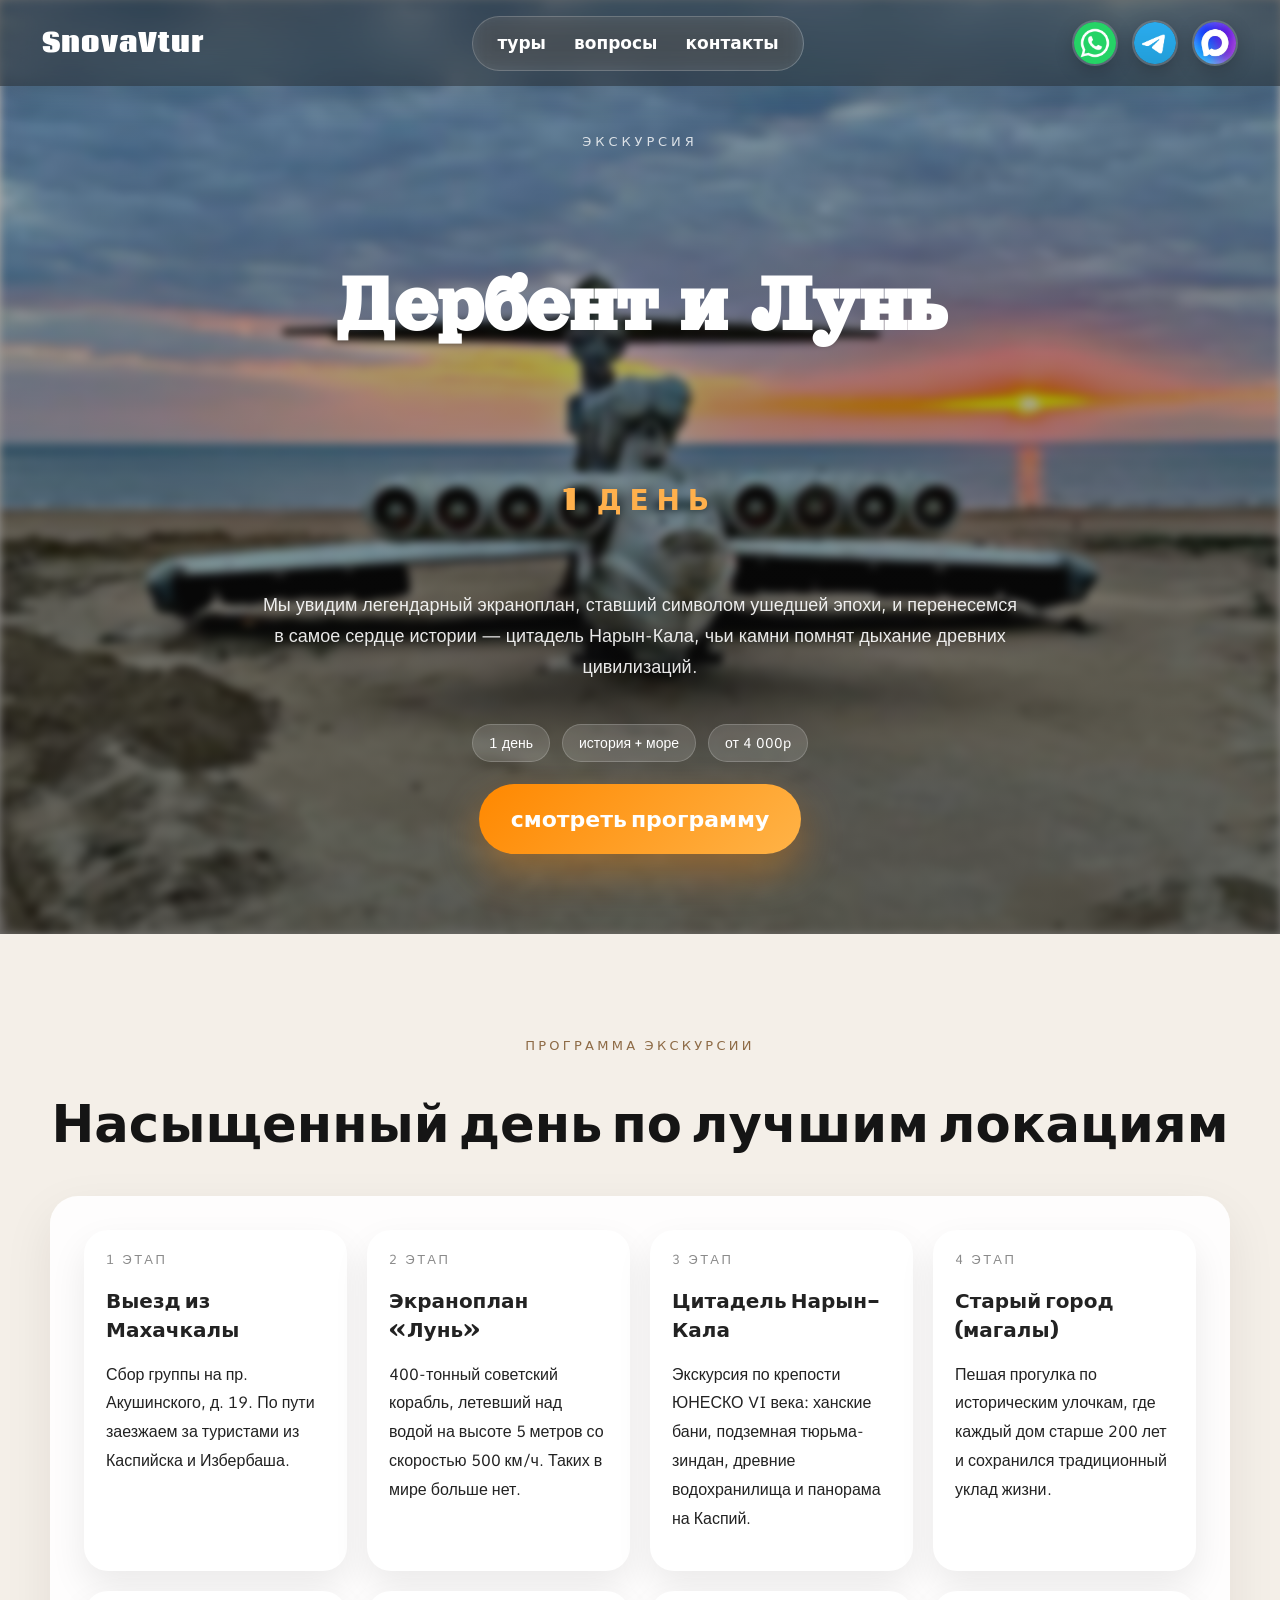
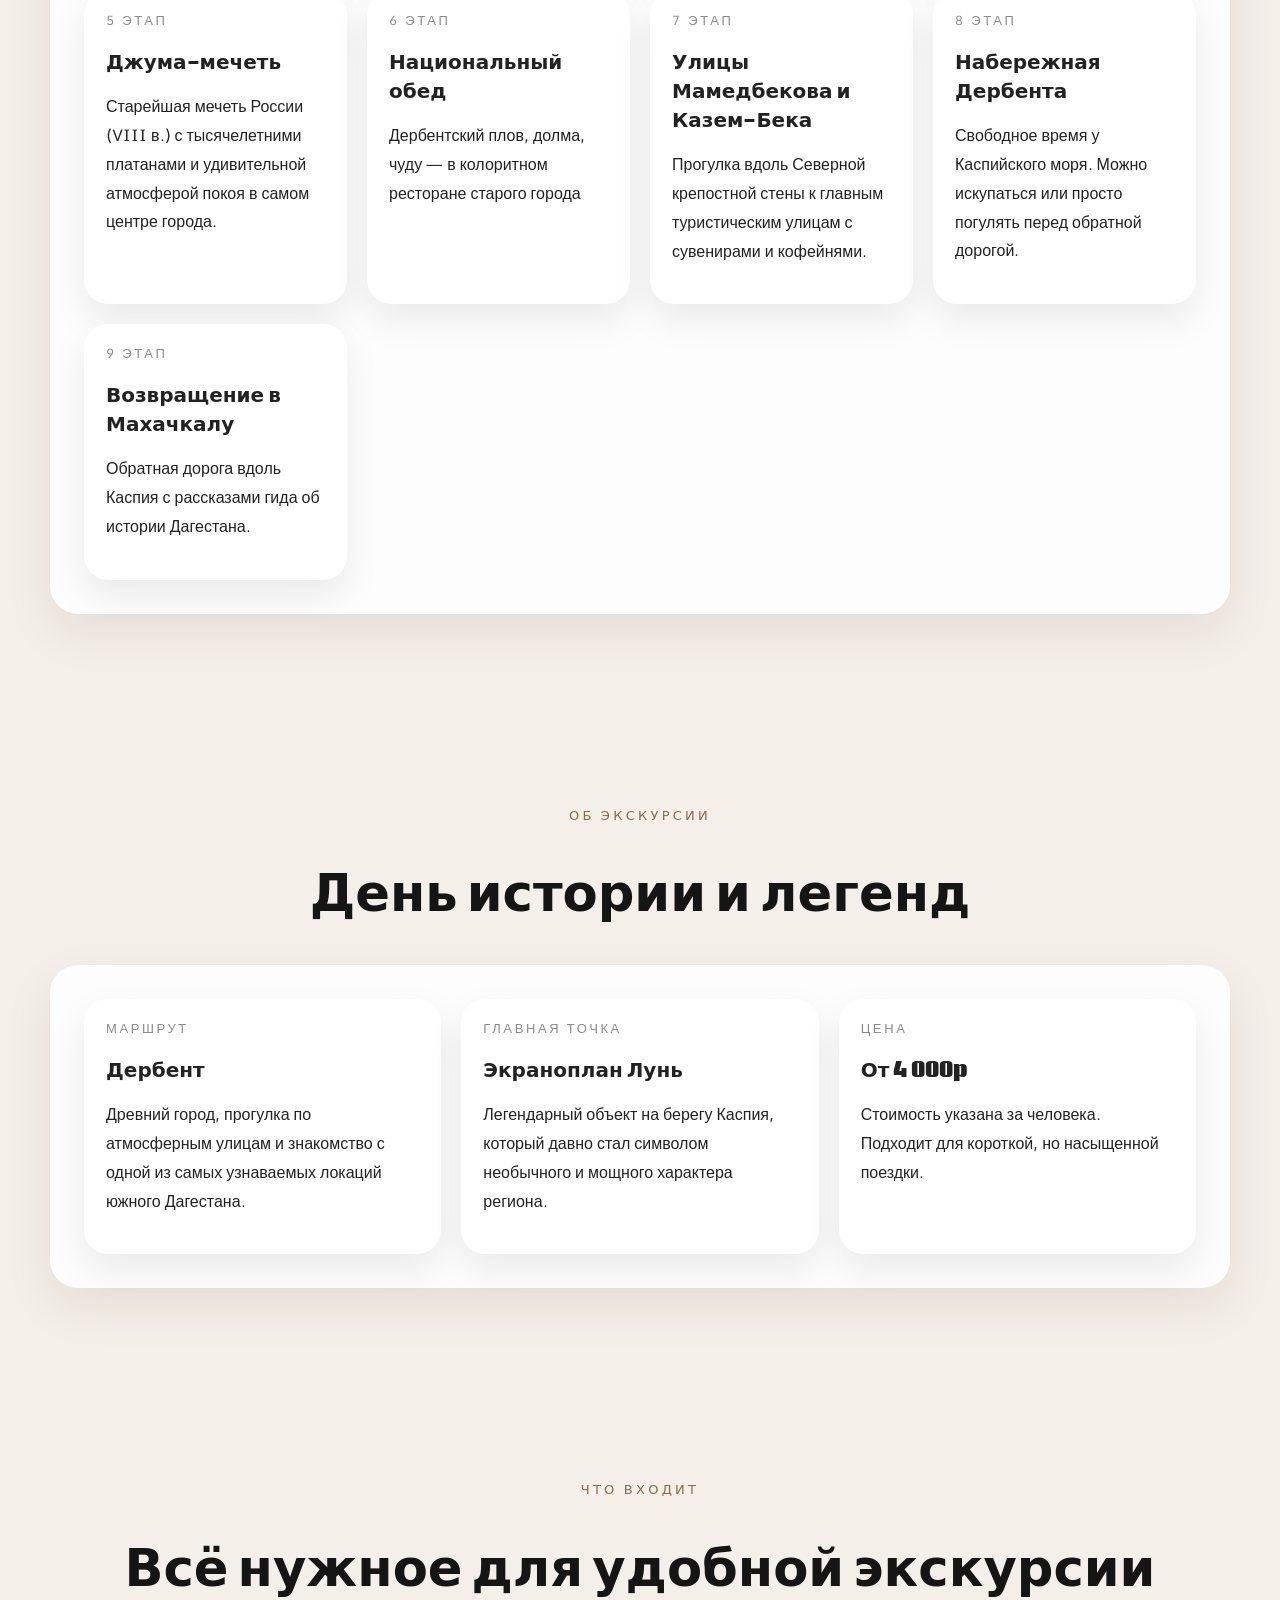
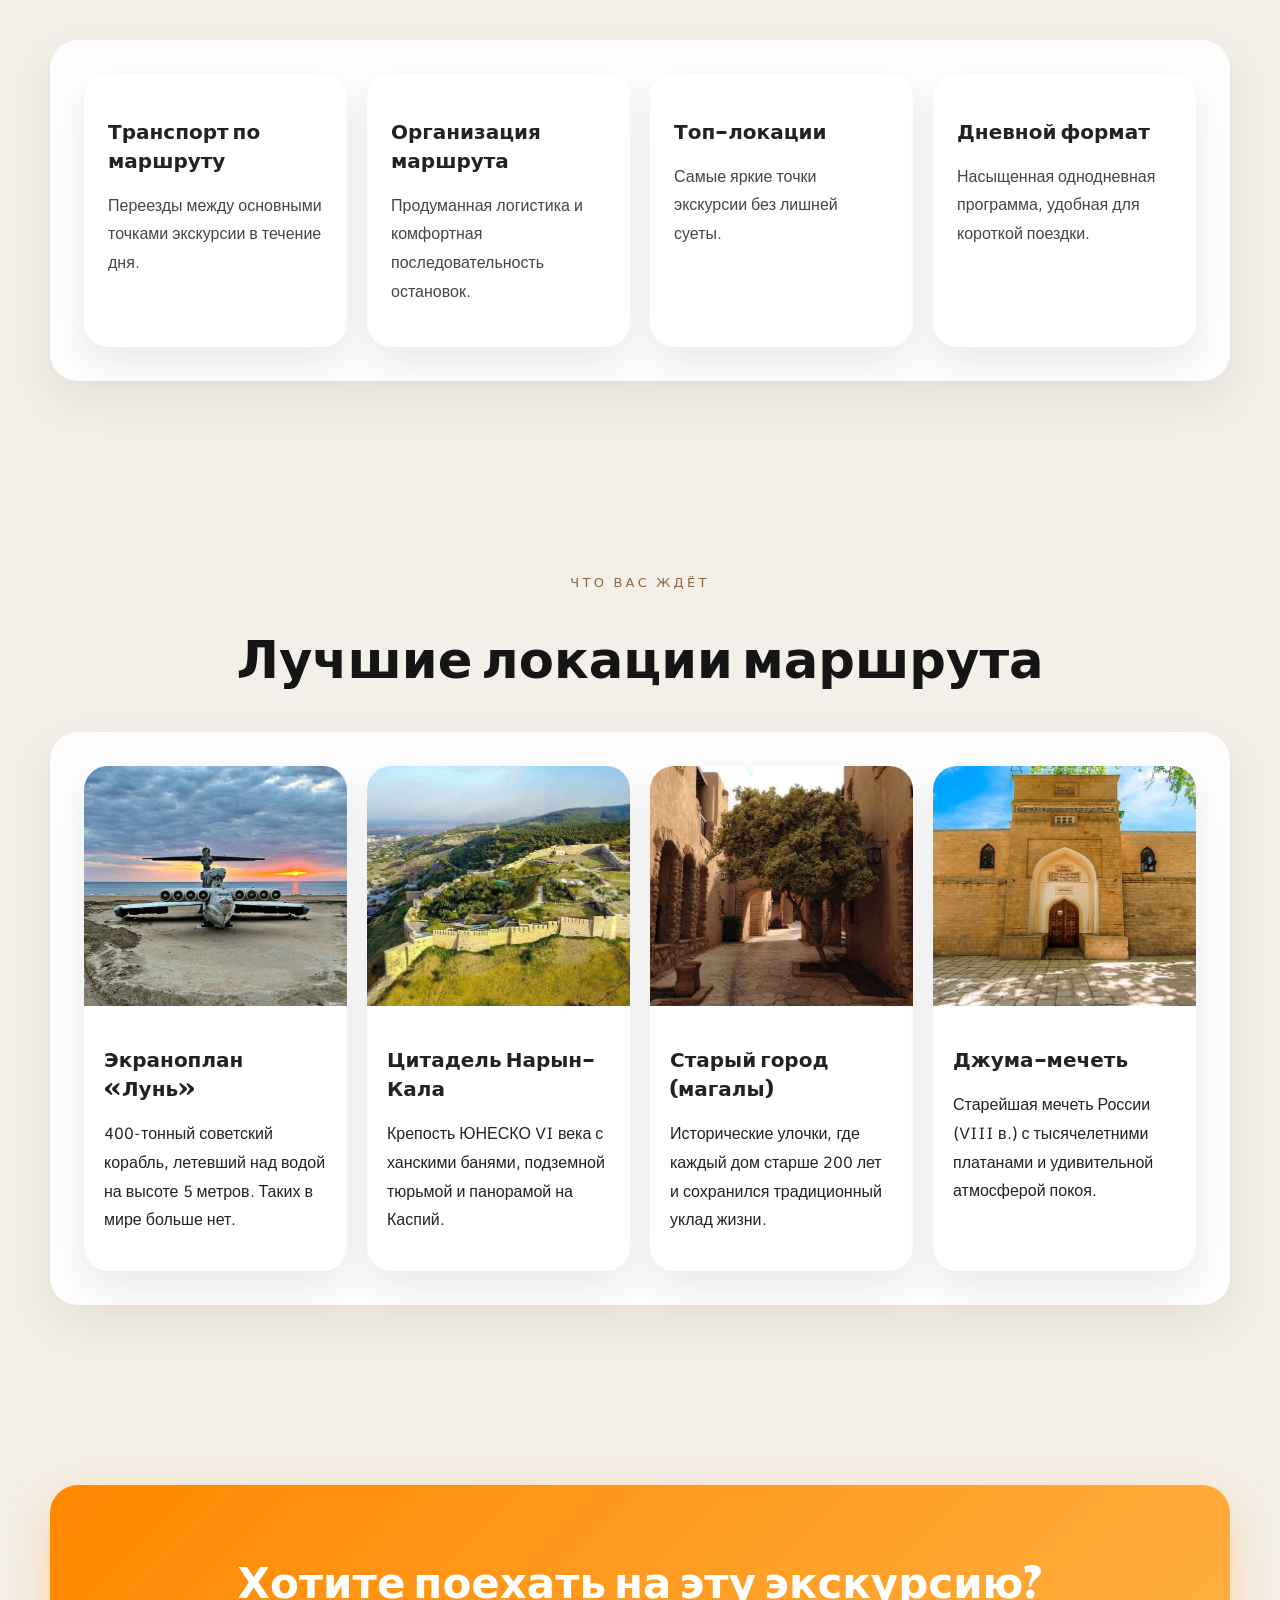
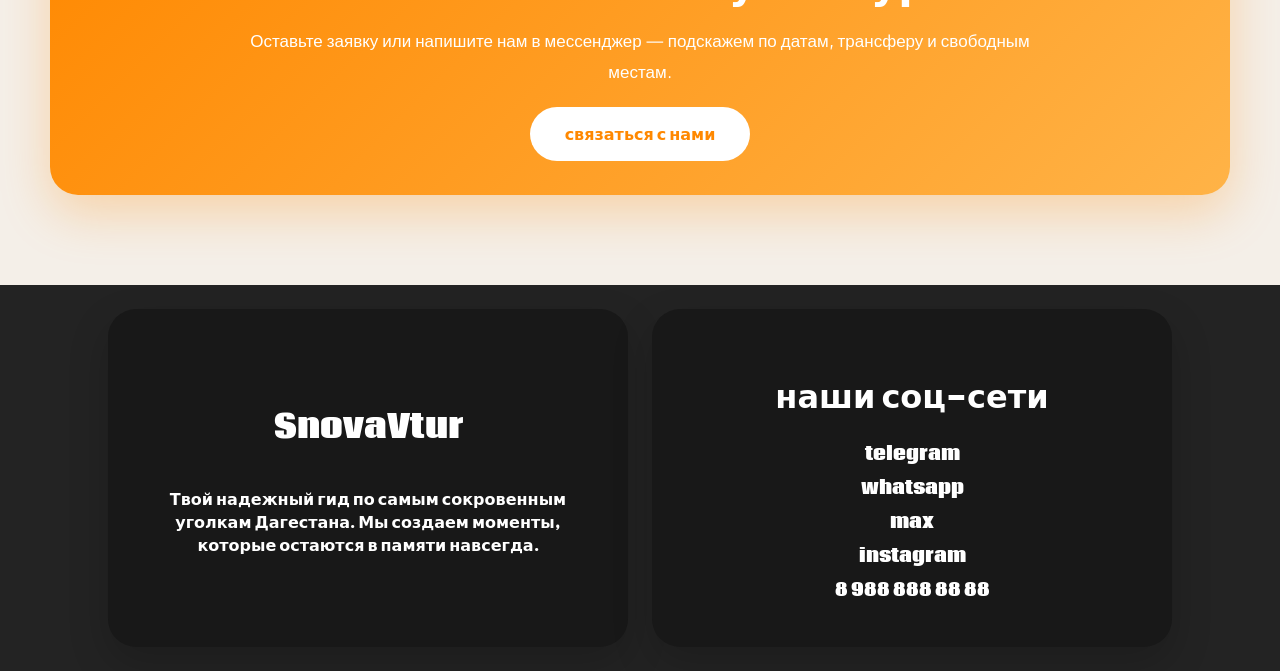
==== ex-yach-1.html @ fd3aac99 "Add files via upload" ====
<!doctype html>
<html lang="ru">
  <head>
    <meta charset="UTF-8" />
    <meta name="viewport" content="width=device-width, initial-scale=1.0" />
    <title>Дербент и экраноплан Лунь — SnovaVtur</title>
    <link rel="stylesheet" href="yach-css/ex-yach-1.css" />
    <link rel="preconnect" href="https://fonts.googleapis.com" />
    <link rel="preconnect" href="https://fonts.gstatic.com" crossorigin />
    <link
      href="https://fonts.googleapis.com/css2?family=Great+Vibes&display=swap"
      rel="stylesheet"
    />
    <link
      href="https://fonts.googleapis.com/css2?family=Orelega+One&display=swap"
      rel="stylesheet"
    />
    <link
      href="https://fonts.googleapis.com/css2?family=Coda:wght@400;700;800&display=swap"
      rel="stylesheet"
    />
    <link
      href="https://fonts.googleapis.com/css2?family=Comme:wght@100..900&display=swap"
      rel="stylesheet"
    />
  </head>
  <body>
    <header id="header">
      <a href="index.html">SnovaVtur</a
      ><button
        class="burger"
        type="button"
        aria-label="Открыть меню"
        aria-expanded="false"
      >
        <span></span><span></span><span></span>
      </button>
      <div class="header-div1">
        <a href="index.html#turi">туры</a
        ><a href="index.html#questions">вопросы</a
        ><a href="index.html#footer">контакты</a>
      </div>
      <div class="header-div2">
        <a href="https://wa.me/79894733754" target="_blank"
          ><img src="img/Whatsapp.png" alt="WhatsApp" /></a
        ><a href="https://t.me/Gabbar_Han" target="_blank"
          ><img src="img/Telegram.png" alt="Telegram" /></a
        ><a
          href="https://max.ru/u/f9LHodD0cOI4b3SwYSdN_EWwCpvfoghLmBJbnFuvf1nrCDXVqdGEyd-Ysb4"
          target="_blank"
          ><img src="img/max.png" alt="Max"
        /></a>
      </div>
    </header>
    <main>
      <section class="hero" id="hero">
        <img src="img/Лунь.png" class="hero-bg" alt="Дербент и Лунь" />
        <div class="hero-content">
          <p class="hero-tag">экскурсия</p>
          <h3>Дербент и Лунь</h3>
          <h4>1 ДЕНЬ</h4>
          <p class="hero-subtitle">
            Мы увидим легендарный экраноплан, ставший символом ушедшей эпохи, и
            перенесемся в самое сердце истории — цитадель Нарын-Кала, чьи камни
            помнят дыхание древних цивилизаций.
          </p>
          <div class="hero-meta">
            <span>1 день</span><span>история + море</span><span>от 4 000p</span>
          </div>
          <a href="#program">смотреть программу</a>
        </div>
      </section>
      <section class="section" id="program">
        <div class="section-heading">
          <p>программа экскурсии</p>
          <h2>Насыщенный день по лучшим локациям</h2>
        </div>
        <div class="section-panel">
          <div class="program-grid">
            <div class="program-card">
              <div class="day">1 этап</div>
              <h3>Выезд из Махачкалы</h3>
              <p>
               Сбор группы на пр. Акушинского, д. 19. По пути заезжаем за туристами из Каспийска и Избербаша.
              </p>
            </div>
            <div class="program-card">
              <div class="day">2 этап</div>
              <h3>Экраноплан «Лунь»</h3>
              <p>
                400-тонный советский корабль, летевший над водой на высоте 5 метров со скоростью 500 км/ч. Таких в мире больше нет.
              </p>
            </div>
            <div class="program-card">
              <div class="day">3 этап</div>
              <h3>Цитадель Нарын-Кала</h3>
              <p>
                Экскурсия по крепости ЮНЕСКО VI века: ханские бани, подземная тюрьма-зиндан, древние водохранилища и панорама на Каспий.
              </p>
            </div>
            <div class="program-card">
              <div class="day">4 этап</div>
              <h3>Старый город (магалы)</h3>
              <p>
                Пешая прогулка по историческим улочкам, где каждый дом старше 200 лет и сохранился традиционный уклад жизни.
              </p>
            </div>
            <div class="program-card">
              <div class="day">5 этап</div>
              <h3>Джума-мечеть</h3>
              <p>
                Старейшая мечеть России (VIII в.) с тысячелетними платанами и удивительной атмосферой покоя в самом центре города.
              </p>
            </div>
            <div class="program-card">
              <div class="day">6 этап</div>
              <h3>Национальный обед</h3>
              <p>
                Дербентский плов, долма, чуду — в колоритном ресторане старого города
              </p>
            </div>
            <div class="program-card">
              <div class="day">7 этап</div>
              <h3>Улицы Мамедбекова и Казем-Бека</h3>
              <p>
                Прогулка вдоль Северной крепостной стены к главным туристическим улицам с сувенирами и кофейнями.
              </p>
            </div>
            <div class="program-card">
              <div class="day">8 этап</div>
              <h3>Набережная Дербента</h3>
              <p>
                Свободное время у Каспийского моря. Можно искупаться или просто погулять перед обратной дорогой.
              </p>
            </div>
            <div class="program-card">
              <div class="day">9 этап</div>
              <h3>Возвращение в Махачкалу</h3>
              <p>
                Обратная дорога вдоль Каспия с рассказами гида об истории Дагестана.
              </p>
            </div>
          </div>
        </div>
      </section>
      <section class="section">
        <div class="section-heading">
          <p>об экскурсии</p>
          <h2>День истории и легенд</h2>
        </div>
        <div class="section-panel">
          <div class="program-grid">
            <div class="program-card">
              <div class="day">маршрут</div>
              <h3>Дербент</h3>
              <p>
                Древний город, прогулка по атмосферным улицам и знакомство с
                одной из самых узнаваемых локаций южного Дагестана.
              </p>
            </div>
            <div class="program-card">
              <div class="day">главная точка</div>
              <h3>Экраноплан Лунь</h3>
              <p>
                Легендарный объект на берегу Каспия, который давно стал символом
                необычного и мощного характера региона.
              </p>
            </div>
            <div class="program-card">
              <div class="day">цена</div>
              <h3>От 4 000p</h3>
              <p>
                Стоимость указана за человека. Подходит для короткой, но
                насыщенной поездки.
              </p>
            </div>
          </div>
        </div>
      </section>
      <section class="section">
        <div class="section-heading">
          <p>что входит</p>
          <h2>Всё нужное для удобной экскурсии</h2>
        </div>
        <div class="section-panel">
          <div class="include-grid">
            <div class="include-card">
              <h3>Транспорт по маршруту</h3>
              <p>Переезды между основными точками экскурсии в течение дня.</p>
            </div>
            <div class="include-card">
              <h3>Организация маршрута</h3>
              <p>
                Продуманная логистика и комфортная последовательность остановок.
              </p>
            </div>
            <div class="include-card">
              <h3>Топ-локации</h3>
              <p>Самые яркие точки экскурсии без лишней суеты.</p>
            </div>
            <div class="include-card">
              <h3>Дневной формат</h3>
              <p>
                Насыщенная однодневная программа, удобная для короткой поездки.
              </p>
            </div>
          </div>
        </div>
      </section>
      <section class="section">
        <div class="section-heading">
          <p>что вас ждёт</p>
          <h2>Лучшие локации маршрута</h2>
        </div>
        <div class="section-panel">
          <div class="features-grid">
            <div class="feature-card">
              <img src="img/Лунь.png" alt="Экраноплан Лунь" />
              <div>
                <h3>Экраноплан «Лунь»</h3>
                <p>
                  400-тонный советский корабль, летевший над водой на высоте 5 метров. Таких в мире больше нет.
                </p>
              </div>
            </div>
            <div class="feature-card">
              <img src="img/Нарын-кала.png" alt="Цитадель Нарын-Кала" />
              <div>
                <h3>Цитадель Нарын-Кала</h3>
                <p>
                  Крепость ЮНЕСКО VI века с ханскими банями, подземной тюрьмой и панорамой на Каспий.
                </p>
              </div>
            </div>
            <div class="feature-card">
              <img src="img/магал.png" alt="Старый город" />
              <div>
                <h3>Старый город (магалы)</h3>
                <p>
                  Исторические улочки, где каждый дом старше 200 лет и сохранился традиционный уклад жизни.
                </p>
              </div>
            </div>
            <div class="feature-card">
              <img
                src="img/джума мечеть дербент.png"
                alt="Джума-мечеть"
              />
              <div>
                <h3>Джума-мечеть</h3>
                <p>
                  Старейшая мечеть России (VIII в.) с тысячелетними платанами и удивительной атмосферой покоя.
                </p>
              </div>
            </div>
          </div>
        </div>
      </section>
      <section class="section">
        <div class="cta-box">
          <h2>Хотите поехать на эту экскурсию?</h2>
          <p>
            Оставьте заявку или напишите нам в мессенджер — подскажем по датам,
            трансферу и свободным местам.
          </p>
          <a href="https://wa.me/79894733754" target="_blank"
            >связаться с нами</a
          >
        </div>
      </section>
    </main>
    <footer id="footer">
      <div class="footer-div1">
        <h1>SnovaVtur</h1>
        <p>
          Твой надежный гид по самым сокровенным уголкам Дагестана. Мы создаем
          моменты, которые остаются в памяти навсегда.
        </p>
      </div>
      <div class="footer-div2">
        <h1>наши соц-сети</h1>
        <div>
          <a href="https://t.me/Gabbar_Han" target="_blank" class="mess"
            >telegram</a
          ><a href="https://wa.me/79894733754" target="_blank" class="mess"
            >whatsapp</a
          ><a
            href="https://max.ru/u/f9LHodD0cOI4b3SwYSdN_EWwCpvfoghLmBJbnFuvf1nrCDXVqdGEyd-Ysb4"
            target="_blank"
            class="mess"
            >max</a
          ><a
            href="https://www.instagram.com/snova_v_tur"
            target="_blank"
            class="mess"
            >instagram</a
          ><a href="tel:+79894733754" class="number">8 988 888 88 88</a>
        </div>
      </div>
    </footer>
    <script src="yach-js/ex-yach-1.js"></script>
  </body>
</html>
---- yach-css/ex-yach-1.css ----
body {
  margin: 0;
  font-family: "Comme", sans-serif;
  background: #f4efe8;
  color: #222;
}

* {
  box-sizing: border-box;
}

html {
  scroll-behavior: smooth;
}

img {
  display: block;
  max-width: 100%;
}

a {
  color: inherit;
}

header {
  display: flex;
  width: 100%;
  min-height: 86px;
  align-items: center;
  justify-content: space-between;
  gap: 20px;
  padding: 14px 42px;
  position: fixed;
  top: 0;
  left: 0;
  z-index: 1000;
  background: rgba(22, 22, 22, 0.45);
  backdrop-filter: blur(18px);
  box-shadow: 0 10px 30px rgba(0, 0, 0, 0.12);
}

header > a {
  font-size: 26px;
  font-weight: 700;
  text-decoration: none;
  font-family: "Coda", system-ui;
  color: white;
  letter-spacing: 1px;
}

.header-div1 {
  display: flex;
  align-items: center;
  justify-content: center;
  gap: 28px;
  padding: 14px 24px;
  background: rgba(255, 255, 255, 0.14);
  backdrop-filter: blur(10px);
  border: 1px solid rgba(255, 255, 255, 0.18);
  border-radius: 999px;
}

.header-div1 a {
  text-decoration: none;
  color: rgb(255, 255, 255);
  font-size: 17px;
  font-weight: 700;
  font-family: "Coda", system-ui;
}

.header-div2 {
  display: flex;
  gap: 14px;
}

.header-div2 img {
  width: 46px;
  height: 46px;
  border-radius: 50%;
  border: 2px solid rgba(255, 255, 255, 0.16);
  box-shadow: 0 6px 18px rgba(0, 0, 0, 0.22);
}

.burger {
  display: none;
  width: 48px;
  height: 48px;
  border: 1px solid rgba(255, 255, 255, 0.18);
  border-radius: 14px;
  background: rgba(255, 255, 255, 0.1);
  align-items: center;
  justify-content: center;
  flex-direction: column;
  gap: 5px;
  cursor: pointer;
}

.burger span {
  width: 22px;
  height: 2px;
  background: white;
  border-radius: 999px;
  transition: 0.25s;
}

.burger.active span:nth-child(1) {
  transform: translateY(7px) rotate(45deg);
}

.burger.active span:nth-child(2) {
  opacity: 0;
}

.burger.active span:nth-child(3) {
  transform: translateY(-7px) rotate(-45deg);
}

.hero {
  width: 100%;
  min-height: 100vh;
  position: relative;
  overflow: hidden;
}

.hero::after {
  content: "";
  position: absolute;
  inset: 0;
  background: linear-gradient(
    180deg,
    rgba(16, 16, 16, 0.22),
    rgba(16, 16, 16, 0.56)
  );
  z-index: 1;
}

.hero-bg {
  position: absolute;
  inset: 0;
  width: 100%;
  height: 100%;
  object-fit: cover;
  filter: saturate(1.05) contrast(1.05) blur(4px);
  z-index: 0;
}

.hero-content {
  position: relative;
  z-index: 2;
  min-height: 100vh;
  display: flex;
  flex-direction: column;
  align-items: center;
  justify-content: center;
  gap: 14px;
  text-align: center;
  color: white;
  padding: 120px 20px 80px;
}

.hero-tag {
  font-family: "Coda", system-ui;
  letter-spacing: 0.3em;
  text-transform: uppercase;
  font-size: 13px;
  color: rgba(255, 255, 255, 0.8);
}

.hero h3 {
  font-family: "Orelega One", serif;
  font-size: clamp(42px, 7vw, 84px);
  line-height: 1;
}

.hero h4 {
  font-family: "Coda", system-ui;
  font-size: clamp(18px, 2.4vw, 28px);
  letter-spacing: 0.28em;
  text-transform: uppercase;
  color: #ffb04c;
}

.hero-subtitle {
  max-width: 760px;
  font-size: 18px;
  line-height: 1.7;
  color: rgba(255, 255, 255, 0.9);
}

.hero-meta {
  display: flex;
  flex-wrap: wrap;
  justify-content: center;
  gap: 12px;
  margin-top: 10px;
}

.hero-meta span {
  padding: 10px 16px;
  border-radius: 999px;
  background: rgba(255, 255, 255, 0.14);
  border: 1px solid rgba(255, 255, 255, 0.18);
  font-size: 14px;
}

.hero a {
  display: inline-flex;
  align-items: center;
  justify-content: center;
  min-width: 280px;
  height: 70px;
  padding: 0 32px;
  border-radius: 999px;
  font-family: "Coda", system-ui;
  font-weight: 700;
  font-size: 22px;
  color: white;
  background: linear-gradient(135deg, #ff8800, #ffb347);
  margin-top: 8px;
  text-decoration: none;
  box-shadow: 0 18px 40px rgba(255, 136, 0, 0.35);
}

.section {
  padding: 90px 0;
}

.section-heading {
  width: min(1180px, calc(100% - 40px));
  margin: 0 auto 30px;
  text-align: center;
  font-family: "Coda", system-ui;
}

.section-heading p {
  text-transform: uppercase;
  letter-spacing: 0.25em;
  font-size: 13px;
  color: #8d6a45;
  margin-bottom: 12px;
}

.section-heading h2 {
  font-size: clamp(30px, 4vw, 54px);
  line-height: 1.08;
  color: #151515;
}

.section-panel {
  width: min(1180px, calc(100% - 40px));
  margin: 0 auto;
  background: rgba(255, 255, 255, 0.9);
  border-radius: 28px;
  padding: 34px;
  box-shadow: 0 18px 50px rgba(34, 24, 16, 0.08);
}

.program-grid,
.features-grid,
.gallery-grid,
.include-grid {
  display: grid;
  gap: 20px;
}

.gallery-grid {
    display: grid;
    gap: 20px;
    grid-auto-flow: column;
}

.program-grid {
  grid-template-columns: repeat(auto-fit, minmax(240px, 1fr));
}

.program-card,
.feature-card,
.gallery-card,
.include-card {
  border-radius: 24px;
  overflow: hidden;
  background: white;
  box-shadow: 0 16px 36px rgba(0, 0, 0, 0.08);
}

.program-card {
  padding: 22px;
  min-height: 180px;
}

.program-card p,
.feature-card p,
.section-panel p,
.footer-note {
  line-height: 1.8;
}

.program-card .day {
  font-size: 13px;
  text-transform: uppercase;
  letter-spacing: 0.2em;
  color: #8a8a8a;
  margin-bottom: 10px;
}

.program-card h3,
.feature-card h3 {
  font-family: "Coda", system-ui;
  font-size: 20px;
  margin-bottom: 10px;
}

.features-grid {
  grid-template-columns: repeat(auto-fit, minmax(260px, 1fr));
}

.include-grid {
  grid-template-columns: repeat(auto-fit, minmax(220px, 1fr));
}

.include-card {
  padding: 24px;
}

.include-card h3 {
  font-family: "Coda", system-ui;
  font-size: 20px;
  margin-bottom: 10px;
}

.include-card p {
  line-height: 1.8;
  color: #454545;
}

.feature-card img,
.gallery-card img {
  width: 100%;
  height: 240px;
  object-fit: cover;
}

.feature-card div {
  padding: 20px;
}

.cta-box {
  width: min(1180px, calc(100% - 40px));
  margin: 0 auto;
  background: linear-gradient(135deg, #ff8800, #ffb347);
  color: white;
  border-radius: 28px;
  padding: 34px;
  text-align: center;
  box-shadow: 0 18px 50px rgba(255, 136, 0, 0.28);
}

.cta-box h2 {
  font-family: "Coda", system-ui;
  font-size: clamp(26px, 4vw, 42px);
  margin-bottom: 12px;
}

.cta-box p {
  font-size: 17px;
  line-height: 1.8;
  max-width: 820px;
  margin: 0 auto 20px;
}

.cta-box a {
  display: inline-flex;
  align-items: center;
  justify-content: center;
  min-width: 220px;
  height: 54px;
  padding: 0 26px;
  border-radius: 999px;
  background: white;
  color: #ff8800;
  text-decoration: none;
  font-family: "Coda", system-ui;
  font-weight: 700;
}

footer {
  background: #232323;
  display: flex;
  justify-content: center;
  gap: 24px;
  padding: 24px 20px;
  width: 100%;
  color: white;
  font-family: "Coda", system-ui;
  font-weight: 700;
}

.footer-div1,
.footer-div2 {
  background: #181818;
  width: min(520px, 100%);
  border-radius: 28px;
  display: flex;
  flex-direction: column;
  align-items: center;
  justify-content: center;
  padding: 44px;
  text-align: center;
  box-shadow: 0 16px 40px rgba(0, 0, 0, 0.18);
}

.footer-div2 div {
  display: flex;
  flex-direction: column;
  align-items: center;
  gap: 8px;
}

.footer-div2 a {
  text-decoration: none;
  color: white;
  font-size: 18px;
}

.footer-div2 a:hover {
  color: #ff8800;
}

@media (max-width: 900px) {
  header {
    padding: 12px 18px;
    flex-wrap: wrap;
    justify-content: space-around;
  }

  .header-div1 {
    order: 3;
    width: 100%;
    flex-wrap: wrap;
    border-radius: 24px;
    padding: 12px 16px;
  }

  .section,
  .section-panel,
  .cta-box {
    padding-left: 0;
    padding-right: 0;
  }

  .section-panel,
  .cta-box {
    width: min(1180px, calc(100% - 24px));
    padding: 24px;
  }

  footer {
    flex-direction: column;
    align-items: center;
  }
}

@media (max-width: 560px) {
  header > a {
    font-size: 22px;
  }

  .burger {
    display: inline-flex;
  }

  .header-div1 {
    display: none;
    position: absolute;
    top: calc(100% + 10px);
    left: 16px;
    right: 16px;
    width: auto;
    flex-direction: column;
    align-items: flex-start;
    gap: 14px;
    padding: 18px;
    border-radius: 22px;
    background: rgba(22, 22, 22, 0.95);
    border: 1px solid rgba(255, 255, 255, 0.12);
    box-shadow: 0 18px 40px rgba(0, 0, 0, 0.2);
  }

  .header-div1.open {
    display: flex;
  }

  .header-div1 a {
    width: 100%;
  }

  .header-div2 {
    display: none;
  }

  .header-div2 img {
    width: 38px;
    height: 38px;
  }

  .hero-content {
    padding-top: 140px;
  }

  .hero a,
  .cta-box a {
    width: 100%;
    max-width: 320px;
  }

  .section-panel,
  .cta-box {
    width: calc(100% - 18px);
    padding: 20px;
  }

  .program-card,
  .feature-card div,
  .include-card {
    padding: 18px;
  }
}
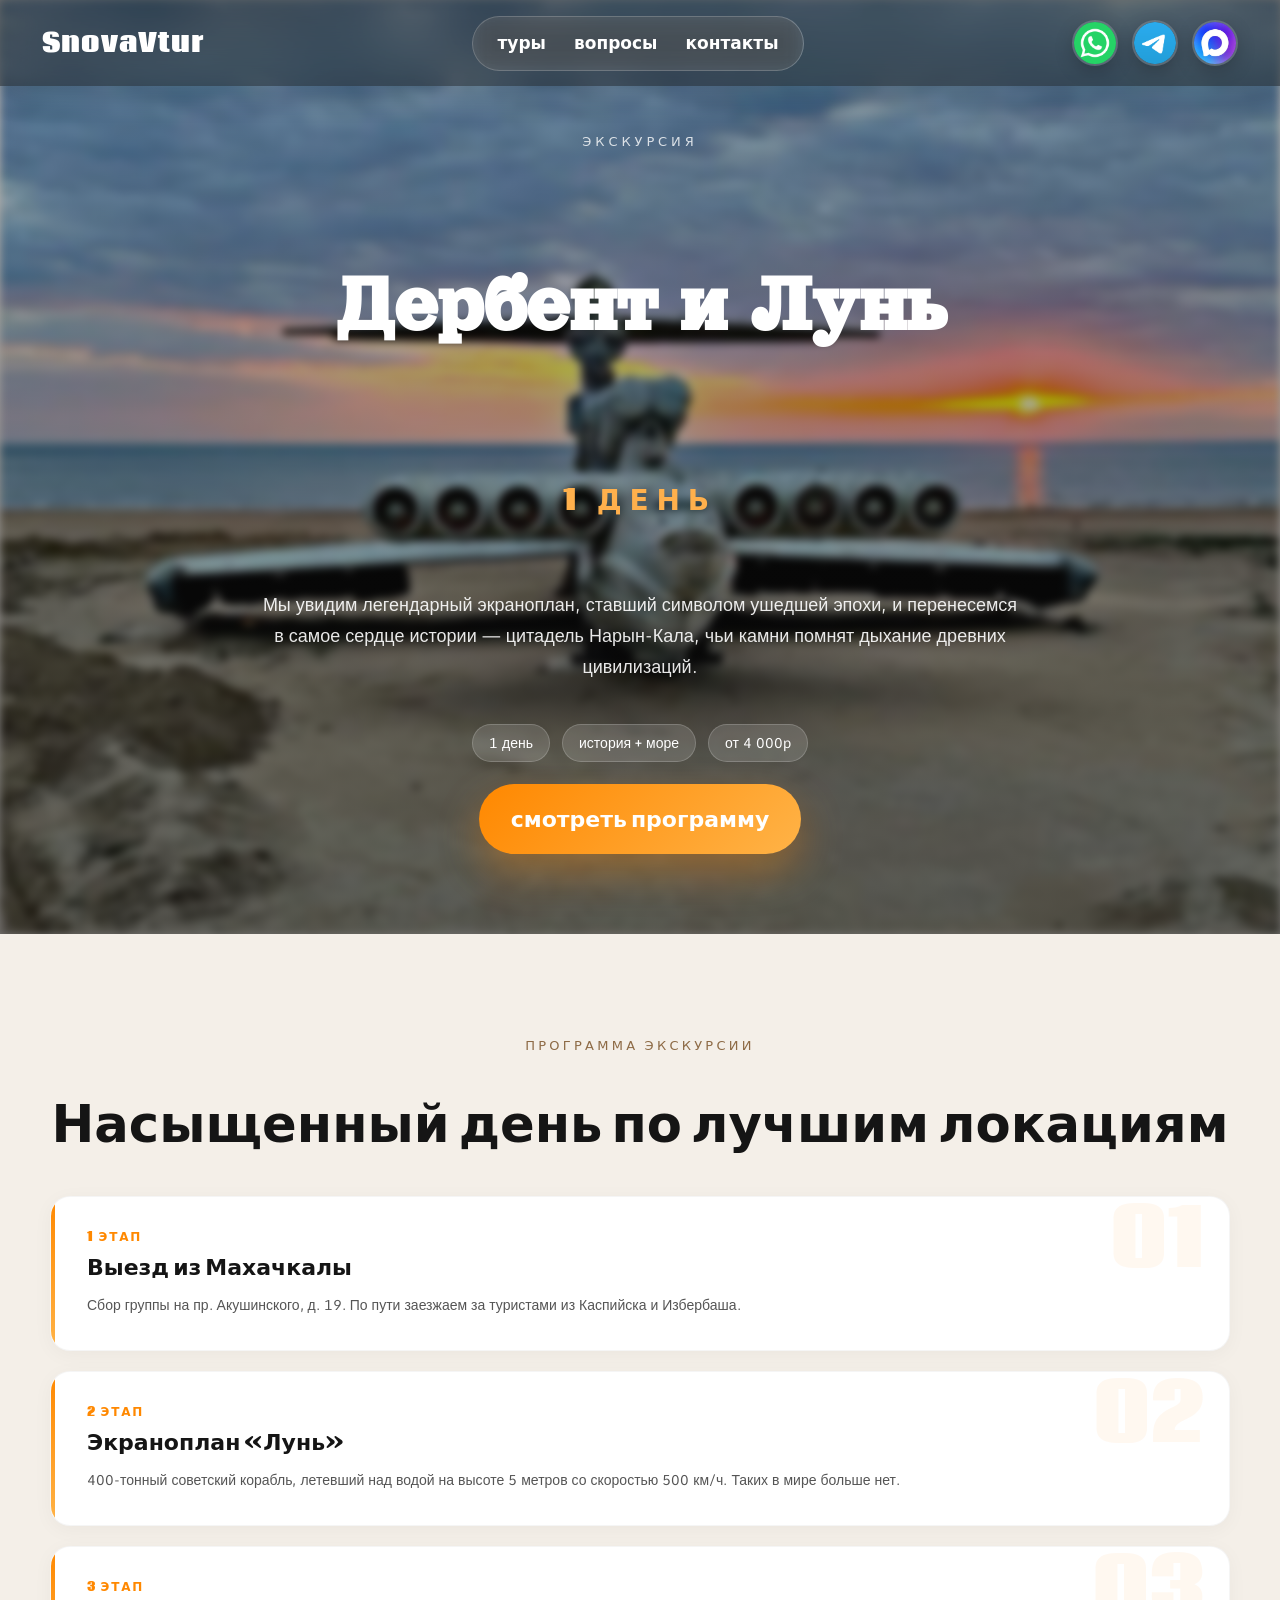
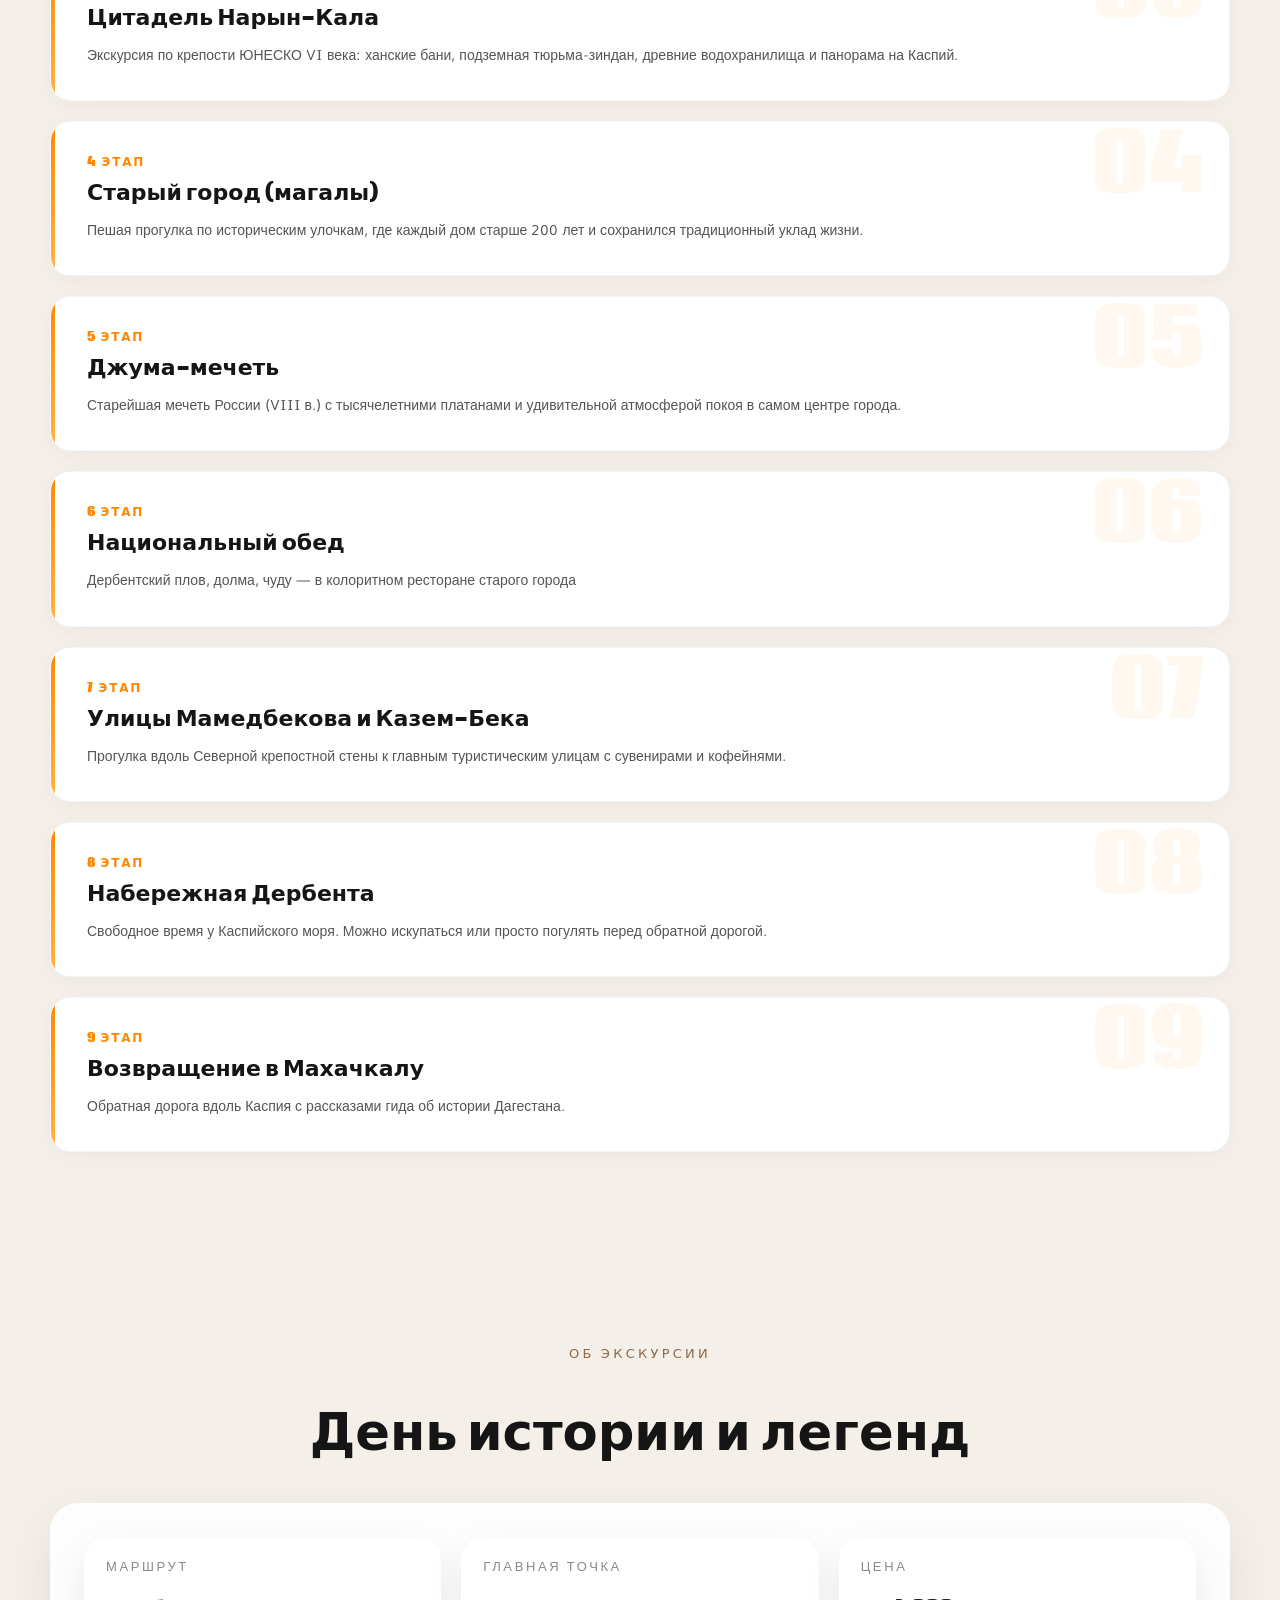
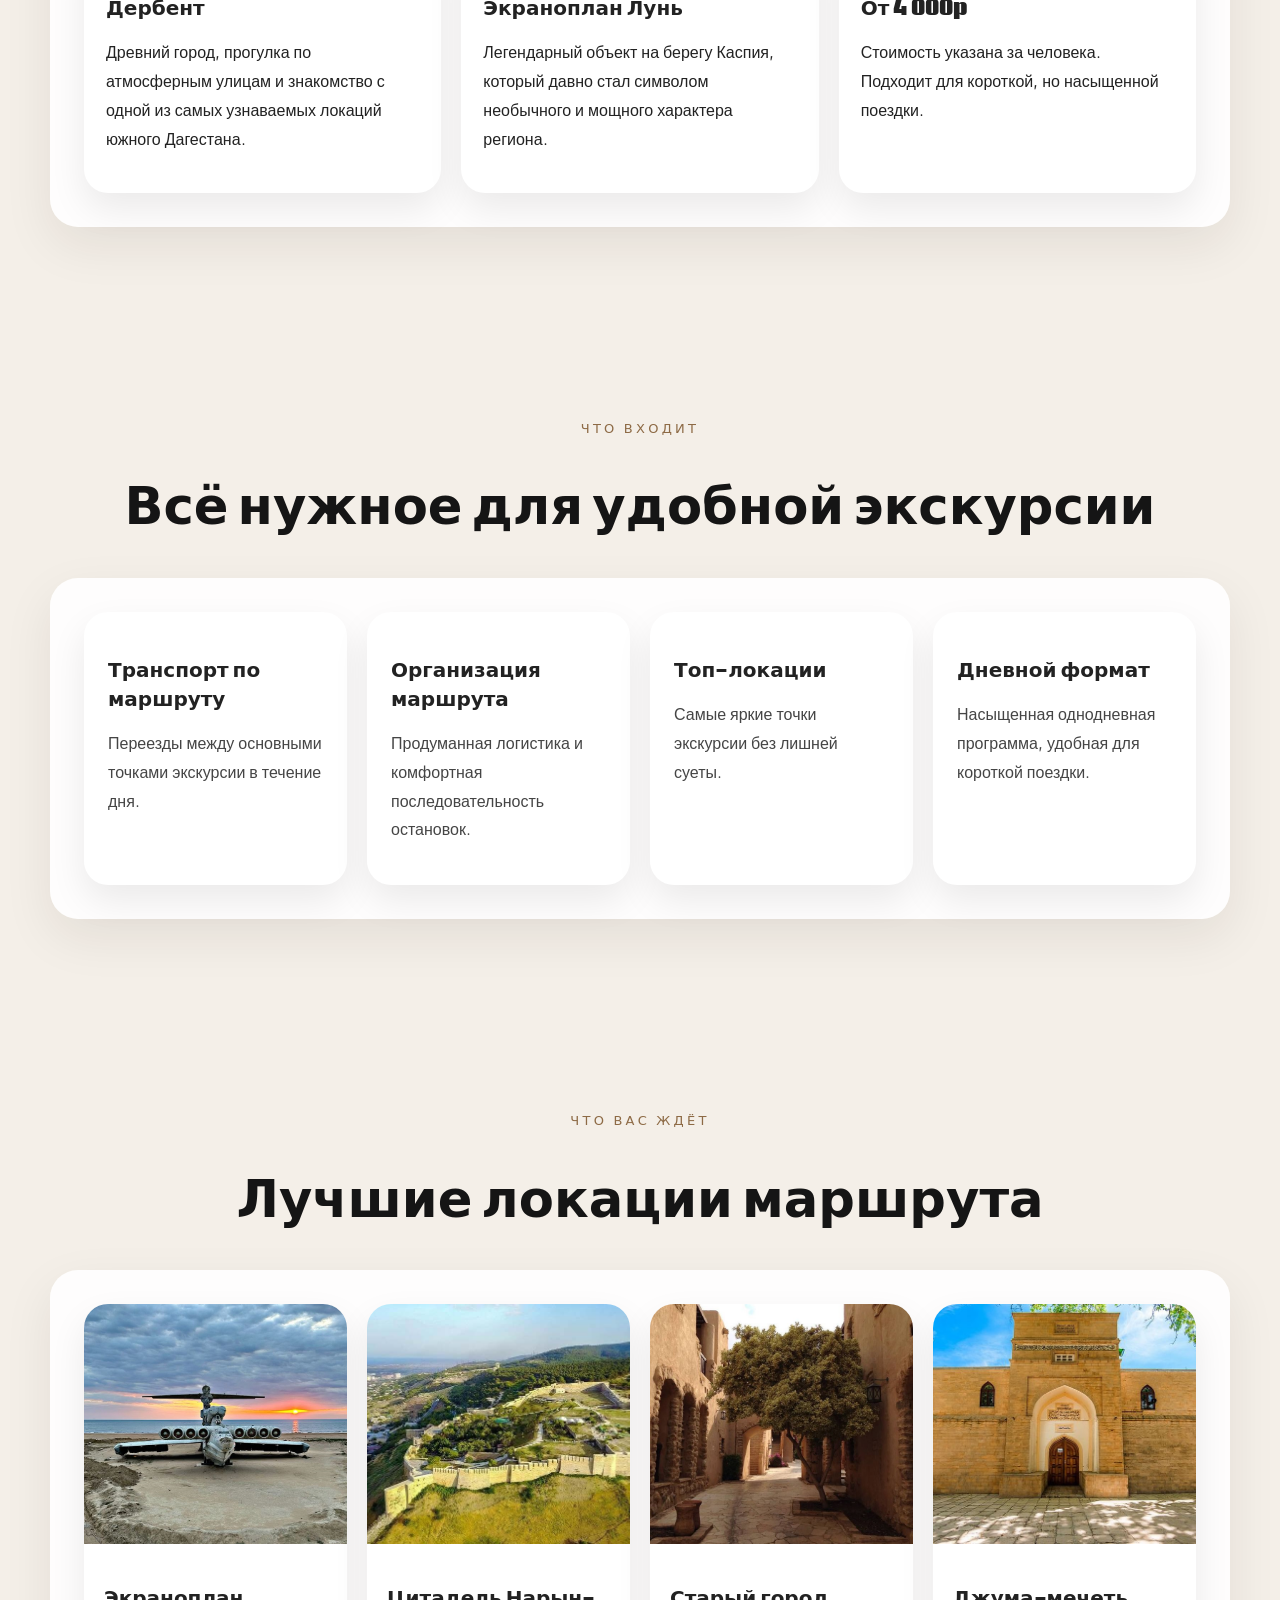
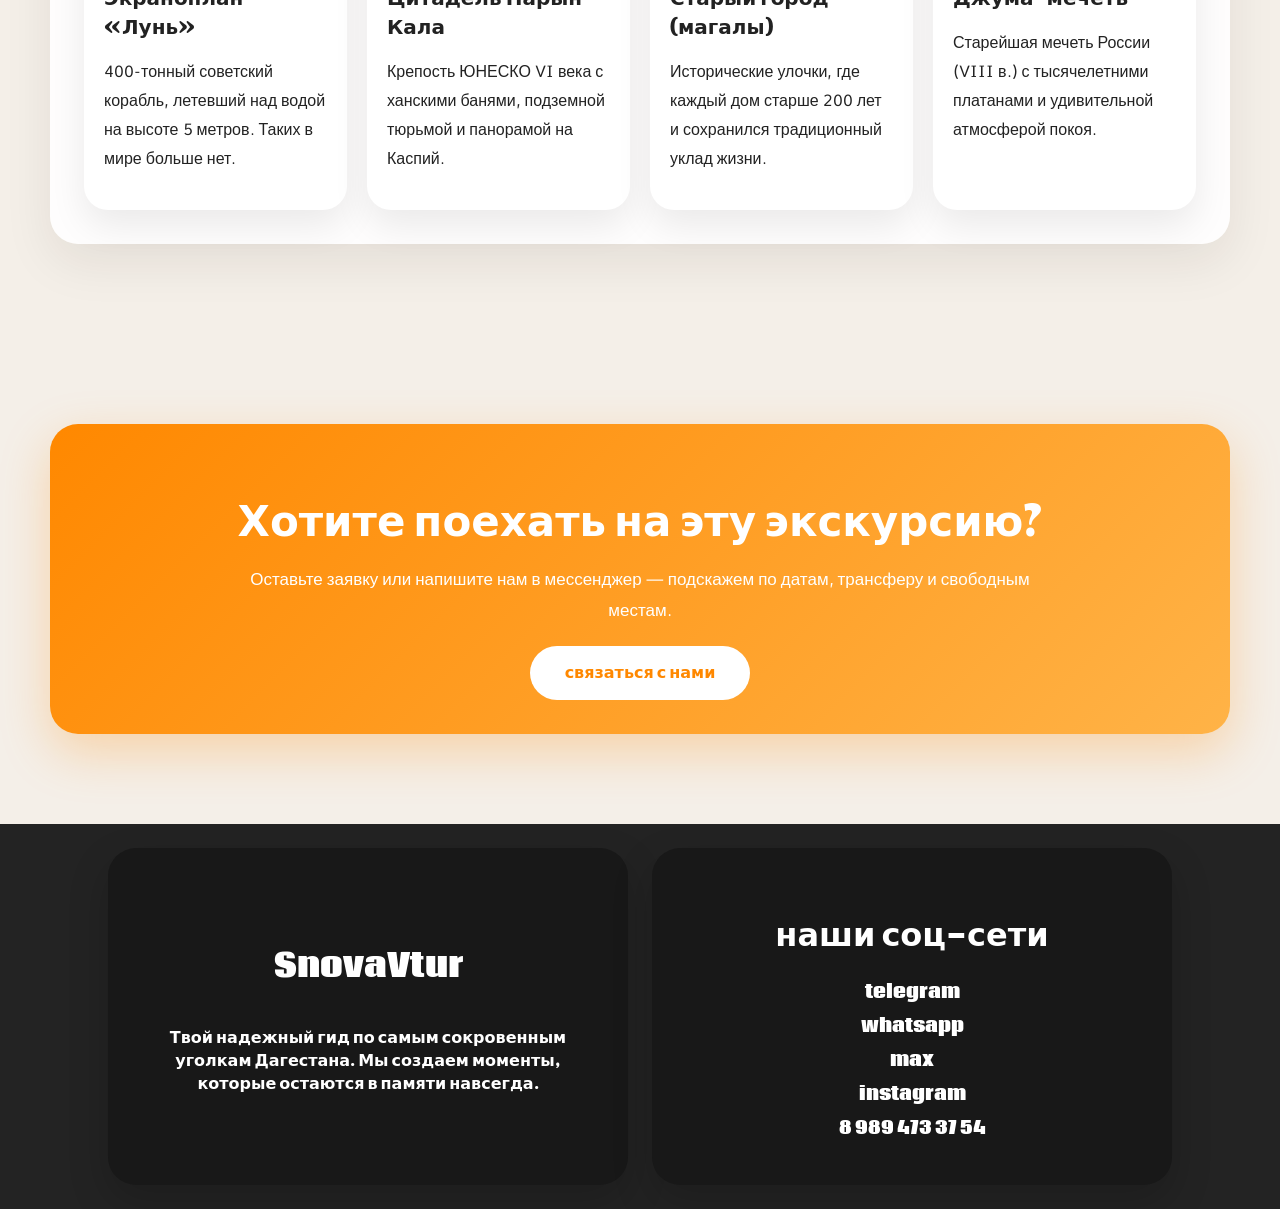
==== commit 5e6892d1: "Add files via upload" ====
--- a/ex-yach-1.html
+++ b/ex-yach-1.html
@@ -1,303 +1,328 @@
-<!doctype html>
-<html lang="ru">
-  <head>
-    <meta charset="UTF-8" />
-    <meta name="viewport" content="width=device-width, initial-scale=1.0" />
-    <title>Дербент и экраноплан Лунь — SnovaVtur</title>
-    <link rel="stylesheet" href="yach-css/ex-yach-1.css" />
-    <link rel="preconnect" href="https://fonts.googleapis.com" />
-    <link rel="preconnect" href="https://fonts.gstatic.com" crossorigin />
-    <link
-      href="https://fonts.googleapis.com/css2?family=Great+Vibes&display=swap"
-      rel="stylesheet"
-    />
-    <link
-      href="https://fonts.googleapis.com/css2?family=Orelega+One&display=swap"
-      rel="stylesheet"
-    />
-    <link
-      href="https://fonts.googleapis.com/css2?family=Coda:wght@400;700;800&display=swap"
-      rel="stylesheet"
-    />
-    <link
-      href="https://fonts.googleapis.com/css2?family=Comme:wght@100..900&display=swap"
-      rel="stylesheet"
-    />
-  </head>
-  <body>
-    <header id="header">
-      <a href="index.html">SnovaVtur</a
-      ><button
-        class="burger"
-        type="button"
-        aria-label="Открыть меню"
-        aria-expanded="false"
-      >
-        <span></span><span></span><span></span>
-      </button>
-      <div class="header-div1">
-        <a href="index.html#turi">туры</a
-        ><a href="index.html#questions">вопросы</a
-        ><a href="index.html#footer">контакты</a>
-      </div>
-      <div class="header-div2">
-        <a href="https://wa.me/79894733754" target="_blank"
-          ><img src="img/Whatsapp.png" alt="WhatsApp" /></a
-        ><a href="https://t.me/Gabbar_Han" target="_blank"
-          ><img src="img/Telegram.png" alt="Telegram" /></a
-        ><a
-          href="https://max.ru/u/f9LHodD0cOI4b3SwYSdN_EWwCpvfoghLmBJbnFuvf1nrCDXVqdGEyd-Ysb4"
-          target="_blank"
-          ><img src="img/max.png" alt="Max"
-        /></a>
-      </div>
-    </header>
-    <main>
-      <section class="hero" id="hero">
-        <img src="img/Лунь.png" class="hero-bg" alt="Дербент и Лунь" />
-        <div class="hero-content">
-          <p class="hero-tag">экскурсия</p>
-          <h3>Дербент и Лунь</h3>
-          <h4>1 ДЕНЬ</h4>
-          <p class="hero-subtitle">
-            Мы увидим легендарный экраноплан, ставший символом ушедшей эпохи, и
-            перенесемся в самое сердце истории — цитадель Нарын-Кала, чьи камни
-            помнят дыхание древних цивилизаций.
-          </p>
-          <div class="hero-meta">
-            <span>1 день</span><span>история + море</span><span>от 4 000p</span>
-          </div>
-          <a href="#program">смотреть программу</a>
-        </div>
-      </section>
-      <section class="section" id="program">
-        <div class="section-heading">
-          <p>программа экскурсии</p>
-          <h2>Насыщенный день по лучшим локациям</h2>
-        </div>
-        <div class="section-panel">
-          <div class="program-grid">
-            <div class="program-card">
-              <div class="day">1 этап</div>
-              <h3>Выезд из Махачкалы</h3>
-              <p>
-               Сбор группы на пр. Акушинского, д. 19. По пути заезжаем за туристами из Каспийска и Избербаша.
-              </p>
-            </div>
-            <div class="program-card">
-              <div class="day">2 этап</div>
-              <h3>Экраноплан «Лунь»</h3>
-              <p>
-                400-тонный советский корабль, летевший над водой на высоте 5 метров со скоростью 500 км/ч. Таких в мире больше нет.
-              </p>
-            </div>
-            <div class="program-card">
-              <div class="day">3 этап</div>
-              <h3>Цитадель Нарын-Кала</h3>
-              <p>
-                Экскурсия по крепости ЮНЕСКО VI века: ханские бани, подземная тюрьма-зиндан, древние водохранилища и панорама на Каспий.
-              </p>
-            </div>
-            <div class="program-card">
-              <div class="day">4 этап</div>
-              <h3>Старый город (магалы)</h3>
-              <p>
-                Пешая прогулка по историческим улочкам, где каждый дом старше 200 лет и сохранился традиционный уклад жизни.
-              </p>
-            </div>
-            <div class="program-card">
-              <div class="day">5 этап</div>
-              <h3>Джума-мечеть</h3>
-              <p>
-                Старейшая мечеть России (VIII в.) с тысячелетними платанами и удивительной атмосферой покоя в самом центре города.
-              </p>
-            </div>
-            <div class="program-card">
-              <div class="day">6 этап</div>
-              <h3>Национальный обед</h3>
-              <p>
-                Дербентский плов, долма, чуду — в колоритном ресторане старого города
-              </p>
-            </div>
-            <div class="program-card">
-              <div class="day">7 этап</div>
-              <h3>Улицы Мамедбекова и Казем-Бека</h3>
-              <p>
-                Прогулка вдоль Северной крепостной стены к главным туристическим улицам с сувенирами и кофейнями.
-              </p>
-            </div>
-            <div class="program-card">
-              <div class="day">8 этап</div>
-              <h3>Набережная Дербента</h3>
-              <p>
-                Свободное время у Каспийского моря. Можно искупаться или просто погулять перед обратной дорогой.
-              </p>
-            </div>
-            <div class="program-card">
-              <div class="day">9 этап</div>
-              <h3>Возвращение в Махачкалу</h3>
-              <p>
-                Обратная дорога вдоль Каспия с рассказами гида об истории Дагестана.
-              </p>
-            </div>
-          </div>
-        </div>
-      </section>
-      <section class="section">
-        <div class="section-heading">
-          <p>об экскурсии</p>
-          <h2>День истории и легенд</h2>
-        </div>
-        <div class="section-panel">
-          <div class="program-grid">
-            <div class="program-card">
-              <div class="day">маршрут</div>
-              <h3>Дербент</h3>
-              <p>
-                Древний город, прогулка по атмосферным улицам и знакомство с
-                одной из самых узнаваемых локаций южного Дагестана.
-              </p>
-            </div>
-            <div class="program-card">
-              <div class="day">главная точка</div>
-              <h3>Экраноплан Лунь</h3>
-              <p>
-                Легендарный объект на берегу Каспия, который давно стал символом
-                необычного и мощного характера региона.
-              </p>
-            </div>
-            <div class="program-card">
-              <div class="day">цена</div>
-              <h3>От 4 000p</h3>
-              <p>
-                Стоимость указана за человека. Подходит для короткой, но
-                насыщенной поездки.
-              </p>
-            </div>
-          </div>
-        </div>
-      </section>
-      <section class="section">
-        <div class="section-heading">
-          <p>что входит</p>
-          <h2>Всё нужное для удобной экскурсии</h2>
-        </div>
-        <div class="section-panel">
-          <div class="include-grid">
-            <div class="include-card">
-              <h3>Транспорт по маршруту</h3>
-              <p>Переезды между основными точками экскурсии в течение дня.</p>
-            </div>
-            <div class="include-card">
-              <h3>Организация маршрута</h3>
-              <p>
-                Продуманная логистика и комфортная последовательность остановок.
-              </p>
-            </div>
-            <div class="include-card">
-              <h3>Топ-локации</h3>
-              <p>Самые яркие точки экскурсии без лишней суеты.</p>
-            </div>
-            <div class="include-card">
-              <h3>Дневной формат</h3>
-              <p>
-                Насыщенная однодневная программа, удобная для короткой поездки.
-              </p>
-            </div>
-          </div>
-        </div>
-      </section>
-      <section class="section">
-        <div class="section-heading">
-          <p>что вас ждёт</p>
-          <h2>Лучшие локации маршрута</h2>
-        </div>
-        <div class="section-panel">
-          <div class="features-grid">
-            <div class="feature-card">
-              <img src="img/Лунь.png" alt="Экраноплан Лунь" />
-              <div>
-                <h3>Экраноплан «Лунь»</h3>
-                <p>
-                  400-тонный советский корабль, летевший над водой на высоте 5 метров. Таких в мире больше нет.
-                </p>
-              </div>
-            </div>
-            <div class="feature-card">
-              <img src="img/Нарын-кала.png" alt="Цитадель Нарын-Кала" />
-              <div>
-                <h3>Цитадель Нарын-Кала</h3>
-                <p>
-                  Крепость ЮНЕСКО VI века с ханскими банями, подземной тюрьмой и панорамой на Каспий.
-                </p>
-              </div>
-            </div>
-            <div class="feature-card">
-              <img src="img/магал.png" alt="Старый город" />
-              <div>
-                <h3>Старый город (магалы)</h3>
-                <p>
-                  Исторические улочки, где каждый дом старше 200 лет и сохранился традиционный уклад жизни.
-                </p>
-              </div>
-            </div>
-            <div class="feature-card">
-              <img
-                src="img/джума мечеть дербент.png"
-                alt="Джума-мечеть"
-              />
-              <div>
-                <h3>Джума-мечеть</h3>
-                <p>
-                  Старейшая мечеть России (VIII в.) с тысячелетними платанами и удивительной атмосферой покоя.
-                </p>
-              </div>
-            </div>
-          </div>
-        </div>
-      </section>
-      <section class="section">
-        <div class="cta-box">
-          <h2>Хотите поехать на эту экскурсию?</h2>
-          <p>
-            Оставьте заявку или напишите нам в мессенджер — подскажем по датам,
-            трансферу и свободным местам.
-          </p>
-          <a href="https://wa.me/79894733754" target="_blank"
-            >связаться с нами</a
-          >
-        </div>
-      </section>
-    </main>
-    <footer id="footer">
-      <div class="footer-div1">
-        <h1>SnovaVtur</h1>
-        <p>
-          Твой надежный гид по самым сокровенным уголкам Дагестана. Мы создаем
-          моменты, которые остаются в памяти навсегда.
-        </p>
-      </div>
-      <div class="footer-div2">
-        <h1>наши соц-сети</h1>
-        <div>
-          <a href="https://t.me/Gabbar_Han" target="_blank" class="mess"
-            >telegram</a
-          ><a href="https://wa.me/79894733754" target="_blank" class="mess"
-            >whatsapp</a
-          ><a
-            href="https://max.ru/u/f9LHodD0cOI4b3SwYSdN_EWwCpvfoghLmBJbnFuvf1nrCDXVqdGEyd-Ysb4"
-            target="_blank"
-            class="mess"
-            >max</a
-          ><a
-            href="https://www.instagram.com/snova_v_tur"
-            target="_blank"
-            class="mess"
-            >instagram</a
-          ><a href="tel:+79894733754" class="number">8 988 888 88 88</a>
-        </div>
-      </div>
-    </footer>
-    <script src="yach-js/ex-yach-1.js"></script>
-  </body>
-</html>
+﻿<!doctype html>
+<html lang="ru">
+  <head>
+    <meta charset="UTF-8" />
+    <meta name="viewport" content="width=device-width, initial-scale=1.0" />
+    <title>Дербент и экраноплан Лунь — SnovaVtur</title>
+    <link rel="icon" type="image/svg+xml" href="favicon.svg" />
+    <link rel="stylesheet" href="yach-css/ex-yach-1.css" />
+    <link rel="preconnect" href="https://fonts.googleapis.com" />
+    <link rel="preconnect" href="https://fonts.gstatic.com" crossorigin />
+    <link
+      href="https://fonts.googleapis.com/css2?family=Great+Vibes&display=swap"
+      rel="stylesheet"
+    />
+    <link
+      href="https://fonts.googleapis.com/css2?family=Orelega+One&display=swap"
+      rel="stylesheet"
+    />
+    <link
+      href="https://fonts.googleapis.com/css2?family=Coda:wght@400;700;800&display=swap"
+      rel="stylesheet"
+    />
+    <link
+      href="https://fonts.googleapis.com/css2?family=Comme:wght@100..900&display=swap"
+      rel="stylesheet"
+    />
+  </head>
+  <body>
+    <header id="header">
+      <a href="index.html">SnovaVtur</a
+      ><button
+        class="burger"
+        type="button"
+        aria-label="Открыть меню"
+        aria-expanded="false"
+      >
+        <span></span><span></span><span></span>
+      </button>
+      <div class="header-div1">
+        <a href="index.html#turi">туры</a
+        ><a href="index.html#questions">вопросы</a
+        ><a href="index.html#footer">контакты</a>
+      </div>
+      <div class="header-div2">
+        <a href="https://wa.me/79894733754" target="_blank"
+          ><img src="img/Whatsapp.png" alt="WhatsApp" /></a
+        ><a href="https://t.me/Gabbar_Han" target="_blank"
+          ><img src="img/Telegram.png" alt="Telegram" /></a
+        ><a
+          href="https://max.ru/u/f9LHodD0cOI4b3SwYSdN_EWwCpvfoghLmBJbnFuvf1nrCDXVqdGEyd-Ysb4"
+          target="_blank"
+          ><img src="img/max.png" alt="Max"
+        /></a>
+      </div>
+    </header>
+    <main>
+      <section class="hero" id="hero">
+        <img src="img/Лунь.png" class="hero-bg" alt="Дербент и Лунь" />
+        <div class="hero-content">
+          <p class="hero-tag">экскурсия</p>
+          <h3>Дербент и Лунь</h3>
+          <h4>1 ДЕНЬ</h4>
+          <p class="hero-subtitle">
+            Мы увидим легендарный экраноплан, ставший символом ушедшей эпохи, и
+            перенесемся в самое сердце истории — цитадель Нарын-Кала, чьи камни
+            помнят дыхание древних цивилизаций.
+          </p>
+          <div class="hero-meta">
+            <span>1 день</span><span>история + море</span><span>от 4 000p</span>
+          </div>
+          <a href="#program">смотреть программу</a>
+        </div>
+      </section>
+      <section class="section" id="program">
+        <div class="section-heading">
+          <p>программа экскурсии</p>
+          <h2>Насыщенный день по лучшим локациям</h2>
+        </div>
+        <div class="section-panel">
+          <div class="program-grid">
+            <div class="program-card">
+              <div class="day">1 этап</div>
+              <div class="program-card-body">
+              <h3>Выезд из Махачкалы</h3>
+              <p>
+               Сбор группы на пр. Акушинского, д. 19. По пути заезжаем за туристами из Каспийска и Избербаша.
+              </p>
+              </div>
+            </div>
+            <div class="program-card">
+              <div class="day">2 этап</div>
+              <div class="program-card-body">
+              <h3>Экраноплан «Лунь»</h3>
+              <p>
+                400-тонный советский корабль, летевший над водой на высоте 5 метров со скоростью 500 км/ч. Таких в мире больше нет.
+              </p>
+              </div>
+            </div>
+            <div class="program-card">
+              <div class="day">3 этап</div>
+              <div class="program-card-body">
+              <h3>Цитадель Нарын-Кала</h3>
+              <p>
+                Экскурсия по крепости ЮНЕСКО VI века: ханские бани, подземная тюрьма-зиндан, древние водохранилища и панорама на Каспий.
+              </p>
+              </div>
+            </div>
+            <div class="program-card">
+              <div class="day">4 этап</div>
+              <div class="program-card-body">
+              <h3>Старый город (магалы)</h3>
+              <p>
+                Пешая прогулка по историческим улочкам, где каждый дом старше 200 лет и сохранился традиционный уклад жизни.
+              </p>
+              </div>
+            </div>
+            <div class="program-card">
+              <div class="day">5 этап</div>
+              <div class="program-card-body">
+              <h3>Джума-мечеть</h3>
+              <p>
+                Старейшая мечеть России (VIII в.) с тысячелетними платанами и удивительной атмосферой покоя в самом центре города.
+              </p>
+              </div>
+            </div>
+            <div class="program-card">
+              <div class="day">6 этап</div>
+              <div class="program-card-body">
+              <h3>Национальный обед</h3>
+              <p>
+                Дербентский плов, долма, чуду — в колоритном ресторане старого города
+              </p>
+              </div>
+            </div>
+            <div class="program-card">
+              <div class="day">7 этап</div>
+              <div class="program-card-body">
+              <h3>Улицы Мамедбекова и Казем-Бека</h3>
+              <p>
+                Прогулка вдоль Северной крепостной стены к главным туристическим улицам с сувенирами и кофейнями.
+              </p>
+              </div>
+            </div>
+            <div class="program-card">
+              <div class="day">8 этап</div>
+              <div class="program-card-body">
+              <h3>Набережная Дербента</h3>
+              <p>
+                Свободное время у Каспийского моря. Можно искупаться или просто погулять перед обратной дорогой.
+              </p>
+              </div>
+            </div>
+            <div class="program-card">
+              <div class="day">9 этап</div>
+              <div class="program-card-body">
+              <h3>Возвращение в Махачкалу</h3>
+              <p>
+                Обратная дорога вдоль Каспия с рассказами гида об истории Дагестана.
+              </p>
+              </div>
+            </div>
+          </div>
+        </div>
+      </section>
+      <section class="section">
+        <div class="section-heading">
+          <p>об экскурсии</p>
+          <h2>День истории и легенд</h2>
+        </div>
+        <div class="section-panel">
+          <div class="program-grid">
+            <div class="program-card">
+              <div class="day">маршрут</div>
+              <div class="program-card-body">
+              <h3>Дербент</h3>
+              <p>
+                Древний город, прогулка по атмосферным улицам и знакомство с
+                одной из самых узнаваемых локаций южного Дагестана.
+              </p>
+              </div>
+            </div>
+            <div class="program-card">
+              <div class="day">главная точка</div>
+              <div class="program-card-body">
+              <h3>Экраноплан Лунь</h3>
+              <p>
+                Легендарный объект на берегу Каспия, который давно стал символом
+                необычного и мощного характера региона.
+              </p>
+              </div>
+            </div>
+            <div class="program-card">
+              <div class="day">цена</div>
+              <div class="program-card-body">
+              <h3>От 4 000p</h3>
+              <p>
+                Стоимость указана за человека. Подходит для короткой, но
+                насыщенной поездки.
+              </p>
+              </div>
+            </div>
+          </div>
+        </div>
+      </section>
+      <section class="section">
+        <div class="section-heading">
+          <p>что входит</p>
+          <h2>Всё нужное для удобной экскурсии</h2>
+        </div>
+        <div class="section-panel">
+          <div class="include-grid">
+            <div class="include-card">
+              <h3>Транспорт по маршруту</h3>
+              <p>Переезды между основными точками экскурсии в течение дня.</p>
+            </div>
+            <div class="include-card">
+              <h3>Организация маршрута</h3>
+              <p>
+                Продуманная логистика и комфортная последовательность остановок.
+              </p>
+            </div>
+            <div class="include-card">
+              <h3>Топ-локации</h3>
+              <p>Самые яркие точки экскурсии без лишней суеты.</p>
+            </div>
+            <div class="include-card">
+              <h3>Дневной формат</h3>
+              <p>
+                Насыщенная однодневная программа, удобная для короткой поездки.
+              </p>
+            </div>
+          </div>
+        </div>
+      </section>
+      <section class="section">
+        <div class="section-heading">
+          <p>что вас ждёт</p>
+          <h2>Лучшие локации маршрута</h2>
+        </div>
+        <div class="section-panel">
+          <div class="features-grid">
+            <div class="feature-card">
+              <img src="img/Лунь.png" alt="Экраноплан Лунь" />
+              <div>
+                <h3>Экраноплан «Лунь»</h3>
+                <p>
+                  400-тонный советский корабль, летевший над водой на высоте 5 метров. Таких в мире больше нет.
+                </p>
+              </div>
+            </div>
+            <div class="feature-card">
+              <img src="img/Нарын-кала.png" alt="Цитадель Нарын-Кала" />
+              <div>
+                <h3>Цитадель Нарын-Кала</h3>
+                <p>
+                  Крепость ЮНЕСКО VI века с ханскими банями, подземной тюрьмой и панорамой на Каспий.
+                </p>
+              </div>
+            </div>
+            <div class="feature-card">
+              <img src="img/магал.png" alt="Старый город" />
+              <div>
+                <h3>Старый город (магалы)</h3>
+                <p>
+                  Исторические улочки, где каждый дом старше 200 лет и сохранился традиционный уклад жизни.
+                </p>
+              </div>
+            </div>
+            <div class="feature-card">
+              <img
+                src="img/джума мечеть дербент.png"
+                alt="Джума-мечеть"
+              />
+              <div>
+                <h3>Джума-мечеть</h3>
+                <p>
+                  Старейшая мечеть России (VIII в.) с тысячелетними платанами и удивительной атмосферой покоя.
+                </p>
+              </div>
+            </div>
+          </div>
+        </div>
+      </section>
+      <section class="section">
+        <div class="cta-box">
+          <h2>Хотите поехать на эту экскурсию?</h2>
+          <p>
+            Оставьте заявку или напишите нам в мессенджер — подскажем по датам,
+            трансферу и свободным местам.
+          </p>
+          <a href="https://wa.me/79894733754" target="_blank"
+            >связаться с нами</a
+          >
+        </div>
+      </section>
+    </main>
+    <footer id="footer">
+      <div class="footer-div1">
+        <h1>SnovaVtur</h1>
+        <p>
+          Твой надежный гид по самым сокровенным уголкам Дагестана. Мы создаем
+          моменты, которые остаются в памяти навсегда.
+        </p>
+      </div>
+      <div class="footer-div2">
+        <h1>наши соц-сети</h1>
+        <div>
+          <a href="https://t.me/Gabbar_Han" target="_blank" class="mess"
+            >telegram</a
+          ><a href="https://wa.me/79894733754" target="_blank" class="mess"
+            >whatsapp</a
+          ><a
+            href="https://max.ru/u/f9LHodD0cOI4b3SwYSdN_EWwCpvfoghLmBJbnFuvf1nrCDXVqdGEyd-Ysb4"
+            target="_blank"
+            class="mess"
+            >max</a
+          ><a
+            href="https://www.instagram.com/snova_v_tur"
+            target="_blank"
+            class="mess"
+            >instagram</a
+          ><a href="tel:+79894733754" class="number">8 989 473 37 54</a>
+        </div>
+      </div>
+    </footer>
+    <script src="yach-js/ex-yach-1.js"></script>
+  </body>
+</html>
--- a/yach-css/ex-yach-1.css
+++ b/yach-css/ex-yach-1.css
@@ -469,25 +469,30 @@
     display: inline-flex;
   }
 
-  .header-div1 {
-    display: none;
-    position: absolute;
-    top: calc(100% + 10px);
-    left: 16px;
-    right: 16px;
-    width: auto;
-    flex-direction: column;
-    align-items: flex-start;
-    gap: 14px;
-    padding: 18px;
-    border-radius: 22px;
-    background: rgba(22, 22, 22, 0.95);
-    border: 1px solid rgba(255, 255, 255, 0.12);
-    box-shadow: 0 18px 40px rgba(0, 0, 0, 0.2);
-  }
-
-  .header-div1.open {
-    display: flex;
+  .header-div1 {
+    visibility: hidden;
+    opacity: 0;
+    transform: translateY(-8px);
+    transition: visibility 0.25s, opacity 0.25s, transform 0.25s;
+    position: absolute;
+    top: calc(100% + 10px);
+    left: 16px;
+    right: 16px;
+    width: auto;
+    flex-direction: column;
+    align-items: flex-start;
+    gap: 14px;
+    padding: 18px;
+    border-radius: 22px;
+    background: rgba(22, 22, 22, 0.95);
+    border: 1px solid rgba(255, 255, 255, 0.12);
+    box-shadow: 0 18px 40px rgba(0, 0, 0, 0.2);
+  }
+
+  .header-div1.open {
+    visibility: visible;
+    opacity: 1;
+    transform: translateY(0);
   }
 
   .header-div1 a {
@@ -525,3 +530,115 @@
     padding: 18px;
   }
 }
+
+
+
+/* ===== PROGRAM ITINERARY ===== */
+#program .section-panel {
+    background: transparent;
+    box-shadow: none;
+    padding: 0;
+}
+
+#program .program-grid {
+    counter-reset: day-counter;
+    display: flex;
+    flex-direction: column;
+    gap: 20px;
+}
+
+#program .program-card {
+    counter-increment: day-counter;
+    position: relative;
+    background: white;
+    border-radius: 20px;
+    padding: 32px 36px;
+    box-shadow: 0 4px 20px rgba(0, 0, 0, 0.04);
+    border: 1px solid rgba(0, 0, 0, 0.04);
+    display: block;
+    min-height: 0;
+    overflow: hidden;
+    transition: transform 0.3s, box-shadow 0.3s;
+}
+
+#program .program-card:hover {
+    transform: translateY(-3px);
+    box-shadow: 0 12px 36px rgba(0, 0, 0, 0.08);
+}
+
+#program .program-card::before {
+    content: '';
+    position: absolute;
+    left: 0;
+    top: 0;
+    bottom: 0;
+    width: 4px;
+    background: linear-gradient(180deg, #ff8800, #ffb347);
+    border-radius: 4px 0 0 4px;
+}
+
+#program .program-card::after {
+    content: counter(day-counter, decimal-leading-zero);
+    position: absolute;
+    right: 24px;
+    top: 4px;
+    font-family: "Coda", system-ui;
+    font-size: 80px;
+    font-weight: 800;
+    color: rgba(255, 136, 0, 0.06);
+    pointer-events: none;
+    line-height: 1;
+    z-index: 0;
+}
+
+#program .program-card .day {
+    font-size: 12px;
+    text-transform: uppercase;
+    letter-spacing: 0.15em;
+    color: #ff8800;
+    font-weight: 700;
+    font-family: "Coda", system-ui;
+    margin: 0 0 6px;
+    position: relative;
+    z-index: 1;
+}
+
+#program .program-card-body {
+    padding: 0;
+    background: transparent;
+    box-shadow: none;
+    border: none;
+    border-radius: 0;
+}
+
+#program .program-card-body h3 {
+    font-family: "Coda", system-ui;
+    font-size: 22px;
+    margin: 0 0 10px;
+    color: #151515;
+    position: relative;
+    z-index: 1;
+}
+
+#program .program-card-body p {
+    font-size: 14px;
+    line-height: 1.8;
+    color: #555;
+    margin: 0;
+    position: relative;
+    z-index: 1;
+}
+
+/* Mobile itinerary */
+@media (max-width: 560px) {
+    #program .program-card {
+        padding: 24px 20px;
+    }
+    #program .program-card::after {
+        font-size: 56px;
+        right: 12px;
+    }
+    #program .program-card-body h3 {
+        font-size: 18px;
+    }
+}
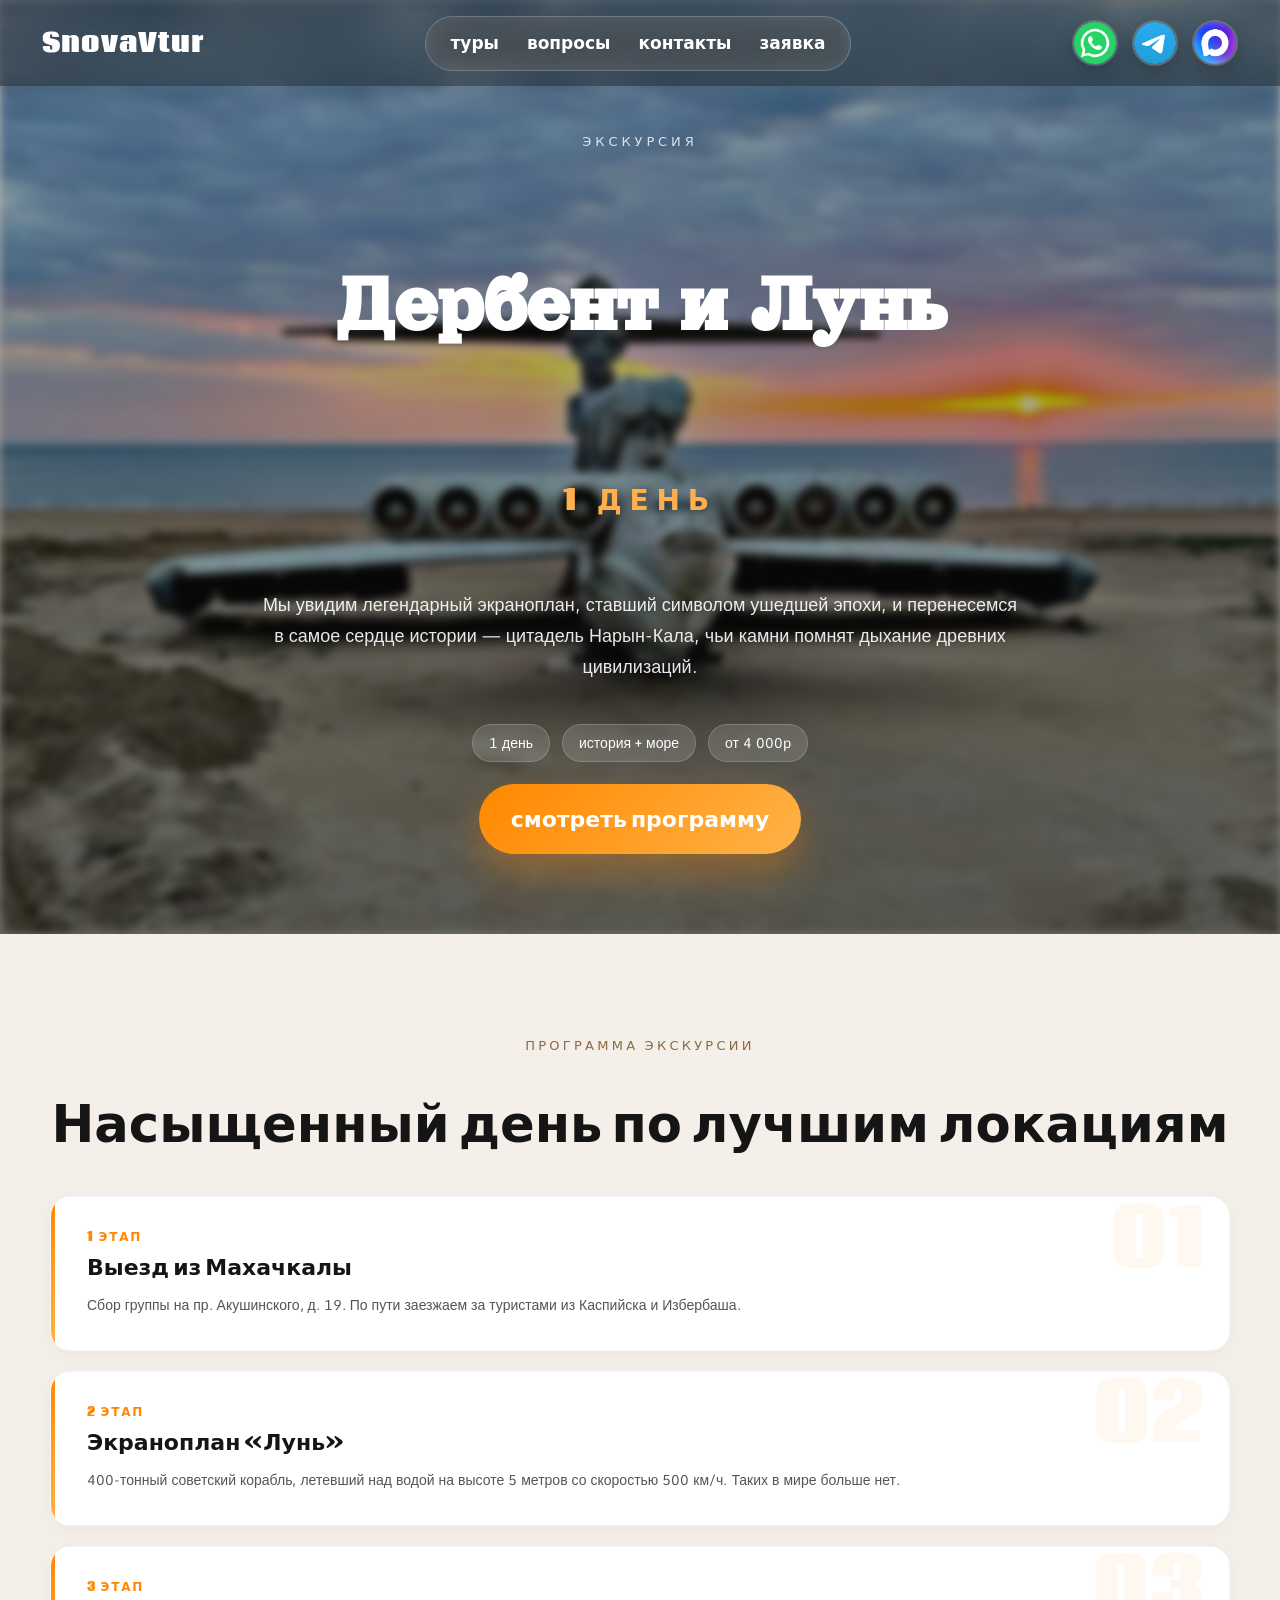
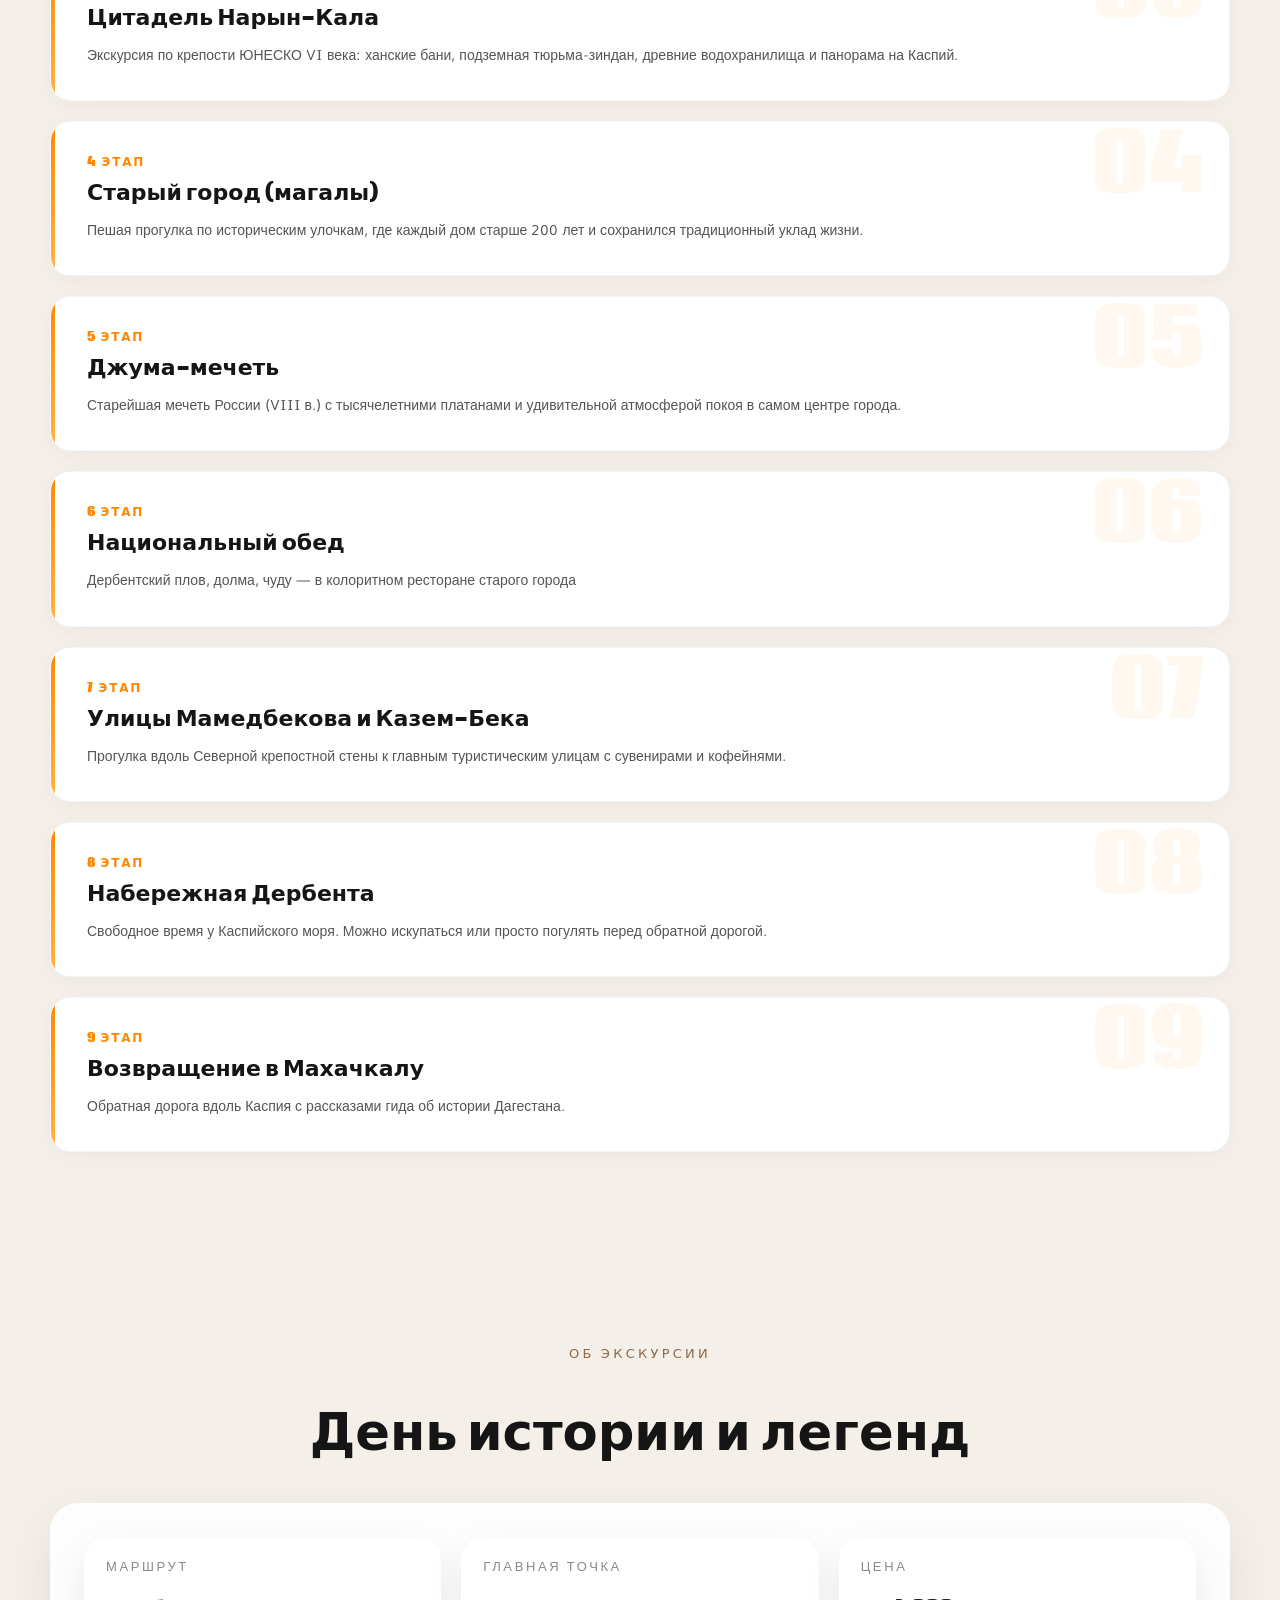
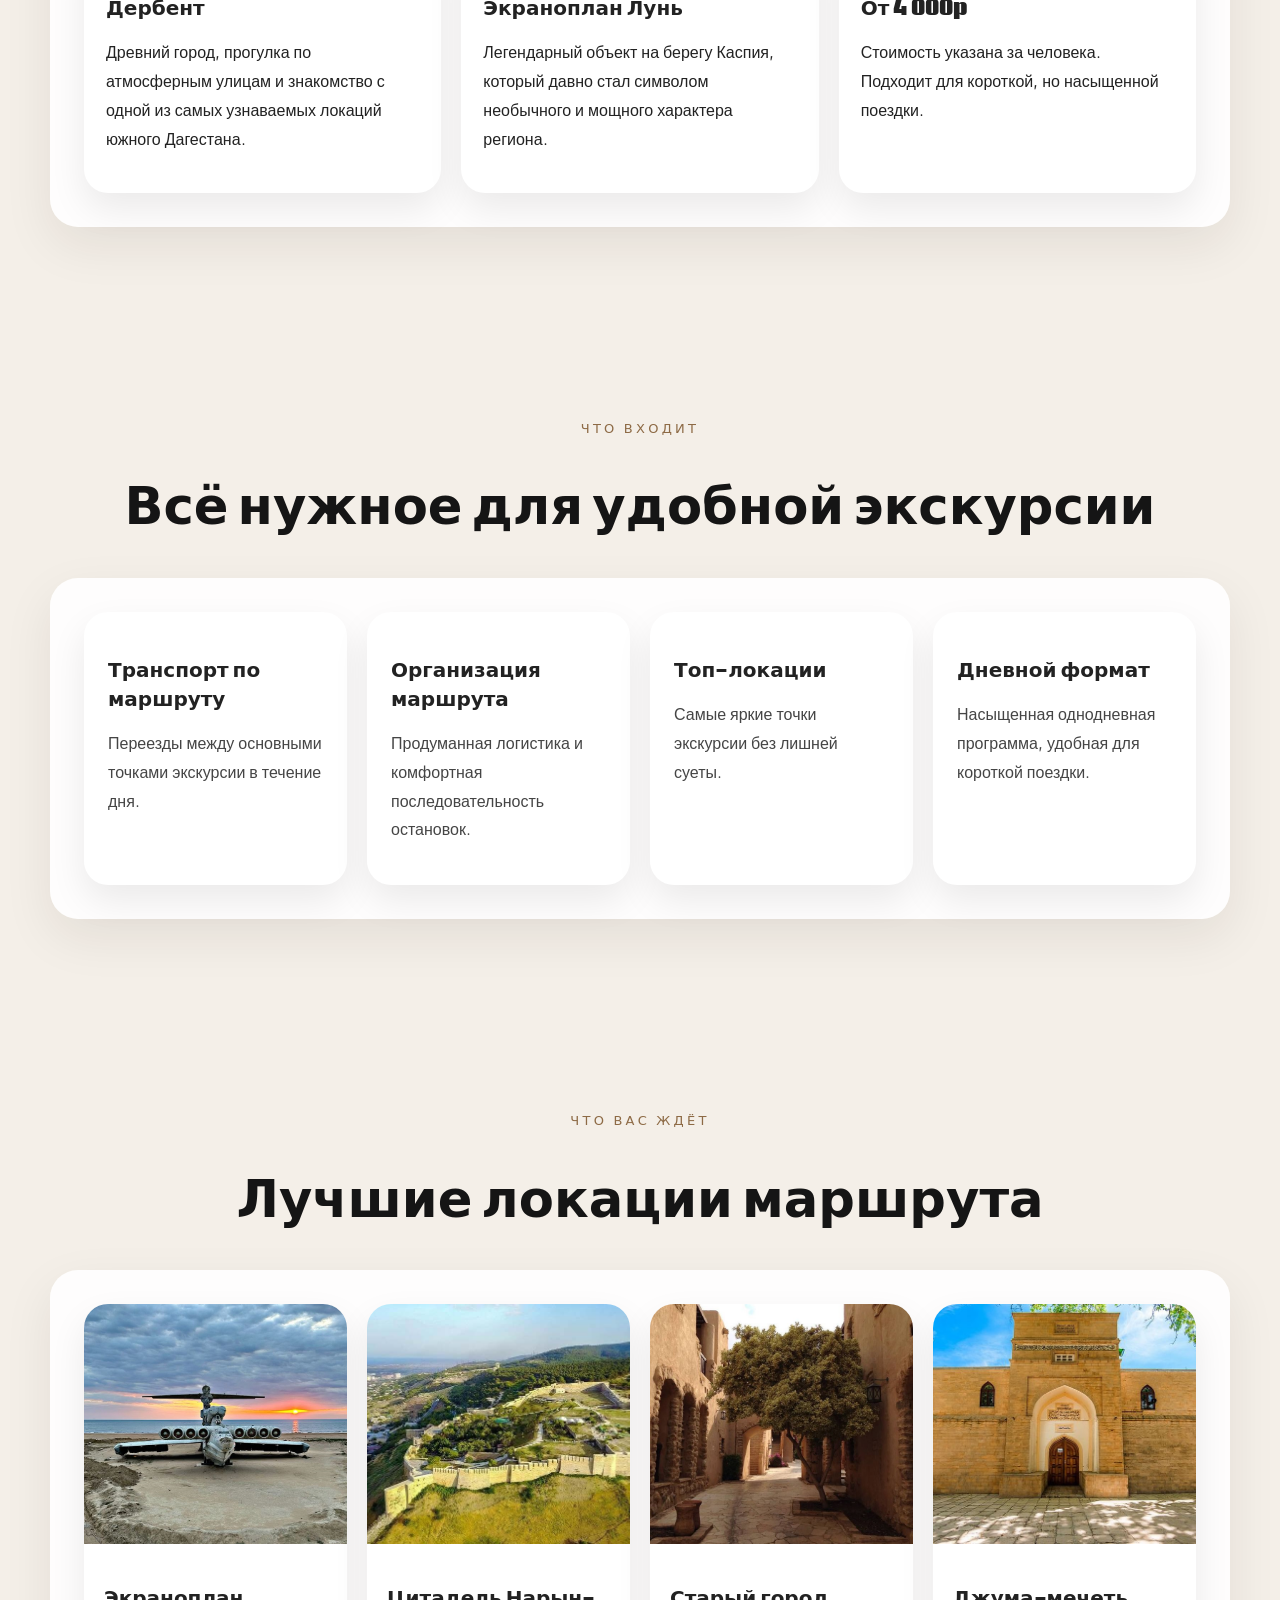
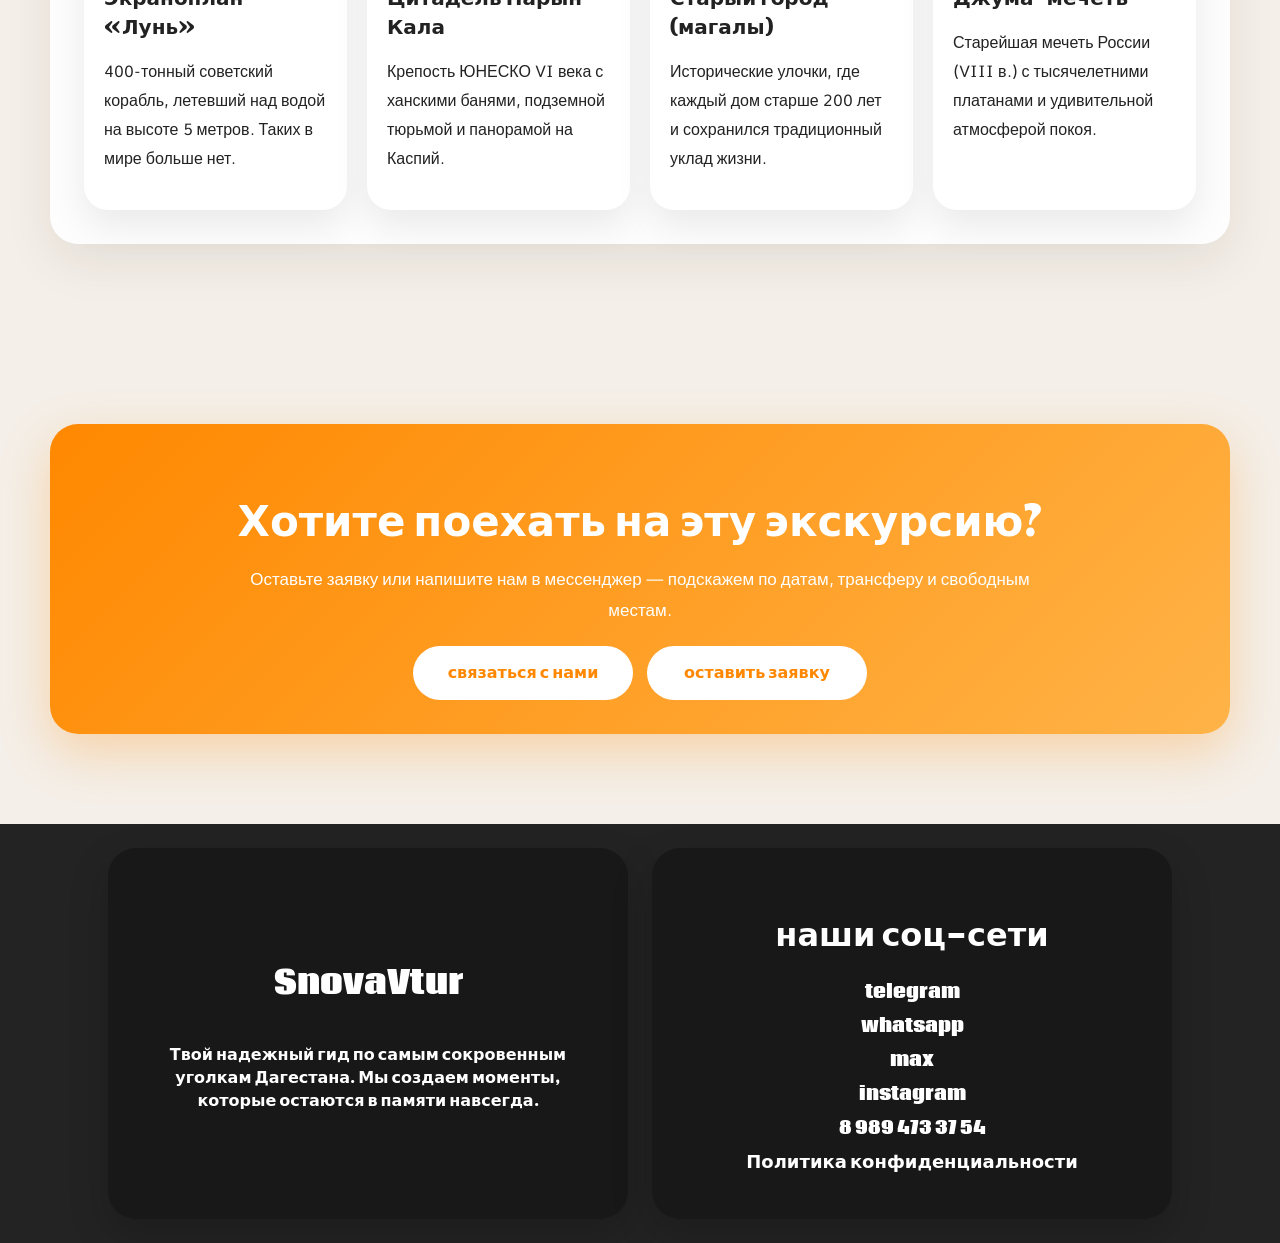
==== commit 18c05c53: "Add files via upload" ====
--- a/ex-yach-1.html
+++ b/ex-yach-1.html
@@ -6,6 +6,7 @@
     <title>Дербент и экраноплан Лунь — SnovaVtur</title>
     <link rel="icon" type="image/svg+xml" href="favicon.svg" />
     <link rel="stylesheet" href="yach-css/ex-yach-1.css" />
+    <link rel="stylesheet" href="modal.css" />
     <link rel="preconnect" href="https://fonts.googleapis.com" />
     <link rel="preconnect" href="https://fonts.gstatic.com" crossorigin />
     <link
@@ -39,7 +40,8 @@
       <div class="header-div1">
         <a href="index.html#turi">туры</a
         ><a href="index.html#questions">вопросы</a
-        ><a href="index.html#footer">контакты</a>
+        ><a href="index.html#footer">контакты</a
+        ><a href="#" data-booking-open>заявка</a>
       </div>
       <div class="header-div2">
         <a href="https://wa.me/79894733754" target="_blank"
@@ -288,9 +290,12 @@
             Оставьте заявку или напишите нам в мессенджер — подскажем по датам,
             трансферу и свободным местам.
           </p>
-          <a href="https://wa.me/79894733754" target="_blank"
-            >связаться с нами</a
-          >
+          <div class="cta-actions">
+            <a href="https://wa.me/79894733754" target="_blank"
+              >связаться с нами</a
+            >
+            <a href="#" data-booking-open>оставить заявку</a>
+          </div>
         </div>
       </section>
     </main>
@@ -319,10 +324,69 @@
             target="_blank"
             class="mess"
             >instagram</a
-          ><a href="tel:+79894733754" class="number">8 989 473 37 54</a>
+          ><a href="tel:+79894733754" class="number">8 989 473 37 54</a
+          ><a href="privacy.html" class="footer-privacy">Политика конфиденциальности</a>
         </div>
       </div>
     </footer>
     <script src="yach-js/ex-yach-1.js"></script>
+    <!-- Модальное окно заявки -->
+    <div class="modal-overlay" id="bookingModal" aria-hidden="true">
+      <div class="modal" role="dialog" aria-modal="true" aria-labelledby="bookingTitle">
+        <button class="modal-close" type="button" aria-label="Закрыть">&times;</button>
+        <h2 id="bookingTitle">Заявка на бронирование</h2>
+        <p class="modal-sub">Оставьте заявку — мы подберём даты, ответим на вопросы и забронируем вам места.</p>
+        <form id="bookingForm" novalidate>
+          <p class="modal-error" id="bookingError">Заполните имя и контакты, чтобы мы могли с вами связаться.</p>
+          <label>
+            <span>Ваше имя</span>
+            <input type="text" name="name" placeholder="Иван" required>
+          </label>
+          <label>
+            <span>Телефон или Telegram</span>
+            <input type="text" name="contact" placeholder="+7 900 000-00-00" required>
+          </label>
+          <label>
+            <span>Тур или экскурсия</span>
+            <select name="tour">
+              <option value="">Выберите маршрут</option>
+              <option>5-дневный классический тур</option>
+              <option>Экспресс-тур в Дагестан (3 дня)</option>
+              <option>Горы и море (7 дней)</option>
+              <option>Молодёжный тур (5 дней)</option>
+              <option>Экскурсия: Дербент и экраноплан Лунь</option>
+              <option>Экскурсия: Гоор и Язык Тролля</option>
+              <option>Экскурсия: Самурский лес и Хучнинский водопад</option>
+              <option>Экскурсия: Сулакский каньон и бархан Сарыкум</option>
+              <option>Экскурсия: Хунзах, Матлас и водопады</option>
+              <option>Экскурсия: Экскурсия по Махачкале</option>
+            </select>
+          </label>
+          <div class="modal-row">
+            <label>
+              <span>Дата поездки</span>
+              <input type="date" name="date">
+            </label>
+            <label>
+              <span>Количество людей</span>
+              <input type="number" name="people" min="1" max="20" placeholder="1">
+            </label>
+          </div>
+          <label>
+            <span>Комментарий</span>
+            <textarea name="comment" rows="3" placeholder="Ваши пожелания и вопросы"></textarea>
+          </label>
+          <label class="modal-consent">
+            <input type="checkbox" name="consent" required>
+            <span>Нажимая кнопку, вы соглашаетесь с <a href="privacy.html" target="_blank" rel="noopener">Политикой конфиденциальности</a></span>
+          </label>
+          <button type="submit" class="modal-submit">Отправить заявку</button>
+          <p class="modal-success" id="bookingSuccess">Спасибо! Ваша заявка принята — мы свяжемся с вами в ближайшее время.</p>
+        </form>
+      </div>
+    </div>
+
+    <script src="modal.js"></script>
+    <script src="lightbox.js"></script>
   </body>
 </html>
--- a/modal.css
+++ b/modal.css
@@ -0,0 +1,432 @@
+/* ===== Модальное окно заявки ===== */
+.modal-overlay {
+  position: fixed;
+  inset: 0;
+  z-index: 2000;
+  background: rgba(16, 16, 16, 0.6);
+  backdrop-filter: blur(6px);
+  display: flex;
+  align-items: center;
+  justify-content: center;
+  padding: 20px;
+  opacity: 0;
+  visibility: hidden;
+  transition: opacity 0.25s ease, visibility 0.25s ease;
+}
+
+.modal-overlay.open {
+  opacity: 1;
+  visibility: visible;
+}
+
+.modal {
+  position: relative;
+  width: min(540px, 100%);
+  max-height: 90vh;
+  overflow-y: auto;
+  background: #fbf8f3;
+  border-radius: 28px;
+  padding: 36px 34px 30px;
+  box-shadow: 0 30px 80px rgba(0, 0, 0, 0.35);
+  transform: translateY(16px) scale(0.98);
+  transition: transform 0.25s ease;
+}
+
+.modal-overlay.open .modal {
+  transform: translateY(0) scale(1);
+}
+
+.modal-close {
+  position: absolute;
+  top: 16px;
+  right: 16px;
+  width: 40px;
+  height: 40px;
+  border: none;
+  border-radius: 50%;
+  background: rgba(0, 0, 0, 0.05);
+  color: #333;
+  font-size: 24px;
+  line-height: 1;
+  cursor: pointer;
+  transition: 0.2s;
+}
+
+.modal-close:hover {
+  background: #ff8800;
+  color: white;
+}
+
+.modal h2 {
+  font-family: "Coda", system-ui;
+  font-size: 30px;
+  color: #151515;
+  margin-bottom: 8px;
+  padding-right: 44px;
+}
+
+.modal-sub {
+  font-family: "Comme", sans-serif;
+  font-size: 14px;
+  line-height: 1.7;
+  color: #666;
+  margin-bottom: 24px;
+}
+
+#bookingForm label {
+  display: block;
+  margin-bottom: 16px;
+  font-family: "Comme", sans-serif;
+}
+
+#bookingForm label > span {
+  display: block;
+  font-size: 13px;
+  font-weight: 600;
+  color: #444;
+  margin-bottom: 6px;
+}
+
+#bookingForm input,
+#bookingForm select,
+#bookingForm textarea {
+  width: 100%;
+  font-family: "Comme", sans-serif;
+  font-size: 15px;
+  color: #222;
+  background: white;
+  border: 1px solid #e4ddd3;
+  border-radius: 14px;
+  padding: 13px 16px;
+  outline: none;
+  transition: border-color 0.2s, box-shadow 0.2s;
+}
+
+#bookingForm input:focus,
+#bookingForm select:focus,
+#bookingForm textarea:focus {
+  border-color: #ff8800;
+  box-shadow: 0 0 0 3px rgba(255, 136, 0, 0.15);
+}
+
+#bookingForm textarea {
+  resize: vertical;
+}
+
+.modal-row {
+  display: grid;
+  grid-template-columns: 1fr 1fr;
+  gap: 12px;
+}
+
+#bookingForm .modal-consent {
+  display: flex;
+  gap: 10px;
+  align-items: flex-start;
+  margin: 2px 0 18px;
+  cursor: pointer;
+}
+
+#bookingForm .modal-consent input {
+  width: 18px;
+  height: 18px;
+  flex-shrink: 0;
+  margin-top: 1px;
+  padding: 0;
+  background: transparent;
+  border: none;
+  accent-color: #ff8800;
+  cursor: pointer;
+}
+
+#bookingForm .modal-consent > span {
+  display: inline;
+  font-size: 13px;
+  font-weight: 400;
+  line-height: 1.6;
+  color: #5a5a5a;
+  margin-bottom: 0;
+}
+
+#bookingForm .modal-consent a {
+  color: #b85f00;
+  font-weight: 600;
+}
+
+#bookingForm .modal-consent a:hover {
+  color: #ff8800;
+}
+
+.modal-submit {
+  width: 100%;
+  height: 56px;
+  border: none;
+  border-radius: 999px;
+  background: linear-gradient(135deg, #ff8800, #ffb347);
+  color: white;
+  font-family: "Coda", system-ui;
+  font-weight: 700;
+  font-size: 18px;
+  cursor: pointer;
+  transition: 0.2s;
+  box-shadow: 0 14px 30px rgba(255, 136, 0, 0.3);
+}
+
+.modal-submit:hover {
+  transform: translateY(-2px);
+}
+
+.modal-submit:disabled {
+  opacity: 0.6;
+  cursor: default;
+  transform: none;
+}
+
+.modal-error {
+  display: none;
+  margin-bottom: 14px;
+  color: #d0342c;
+  font-family: "Comme", sans-serif;
+  font-size: 13px;
+  font-weight: 500;
+}
+
+.modal-error.show {
+  display: block;
+}
+
+.modal-success {
+  display: none;
+  margin-top: 16px;
+  padding: 14px 16px;
+  border-radius: 14px;
+  background: rgba(46, 160, 67, 0.1);
+  color: #1e7a2e;
+  font-family: "Comme", sans-serif;
+  font-size: 15px;
+  line-height: 1.6;
+  font-weight: 600;
+}
+
+.modal-success.show {
+  display: block;
+}
+
+.booking-total {
+  display: flex;
+  justify-content: space-between;
+  align-items: center;
+  gap: 12px;
+  flex-wrap: wrap;
+  padding: 14px 18px;
+  margin-bottom: 16px;
+  border-radius: 14px;
+  background: rgba(255, 136, 0, 0.1);
+  font-family: "Comme", sans-serif;
+  font-size: 15px;
+  font-weight: 600;
+  color: #b85f00;
+}
+
+.booking-total b {
+  color: #151515;
+  font-family: "Coda", system-ui;
+  font-size: 17px;
+}
+
+.booking-total span {
+  font-weight: 500;
+  color: #8d6a45;
+  font-size: 13px;
+}
+
+.booking-total:empty {
+  display: none;
+}
+
+/* ===== Лайтбокс ===== */
+.lightbox-overlay {
+  position: fixed;
+  inset: 0;
+  z-index: 3000;
+  background: rgba(16, 16, 16, 0.92);
+  display: flex;
+  align-items: center;
+  justify-content: center;
+  padding: 20px;
+  opacity: 0;
+  visibility: hidden;
+  transition: opacity 0.25s ease, visibility 0.25s ease;
+}
+
+.lightbox-overlay.open {
+  opacity: 1;
+  visibility: visible;
+}
+
+.lightbox-figure {
+  margin: 0;
+  max-width: 100%;
+  max-height: 90vh;
+  display: flex;
+  flex-direction: column;
+  align-items: center;
+}
+
+.lightbox-figure img {
+  max-width: min(1200px, 100%);
+  max-height: 80vh;
+  object-fit: contain;
+  border-radius: 14px;
+  box-shadow: 0 30px 80px rgba(0, 0, 0, 0.5);
+  background: #111;
+}
+
+.lightbox-caption {
+  margin-top: 14px;
+  font-family: "Comme", sans-serif;
+  font-size: 14px;
+  color: rgba(255, 255, 255, 0.85);
+  text-align: center;
+}
+
+.lightbox-close {
+  position: absolute;
+  top: 18px;
+  right: 18px;
+  width: 44px;
+  height: 44px;
+  border: none;
+  border-radius: 50%;
+  background: rgba(255, 255, 255, 0.12);
+  color: white;
+  font-size: 26px;
+  line-height: 1;
+  cursor: pointer;
+  transition: 0.2s;
+  display: flex;
+  align-items: center;
+  justify-content: center;
+  padding: 0;
+}
+
+.lightbox-close:hover {
+  background: #ff8800;
+}
+
+.lightbox-nav {
+  position: absolute;
+  top: 50%;
+  transform: translateY(-50%);
+  width: 52px;
+  height: 52px;
+  border: none;
+  border-radius: 50%;
+  background: rgba(255, 255, 255, 0.12);
+  color: white;
+  cursor: pointer;
+  transition: 0.2s;
+  display: flex;
+  align-items: center;
+  justify-content: center;
+  padding: 0;
+}
+
+.lightbox-nav svg {
+  display: block;
+}
+
+.lightbox-nav:hover {
+  background: #ff8800;
+}
+
+.lightbox-prev {
+  left: 18px;
+}
+
+.lightbox-next {
+  right: 18px;
+}
+
+@media (max-width: 560px) {
+  .lightbox-close {
+    top: 12px;
+    right: 12px;
+    width: 38px;
+    height: 38px;
+    font-size: 22px;
+  }
+  .lightbox-nav {
+    width: 42px;
+    height: 42px;
+    font-size: 26px;
+  }
+  .lightbox-prev {
+    left: 8px;
+  }
+  .lightbox-next {
+    right: 8px;
+  }
+  .lightbox-figure img {
+    max-height: 68vh;
+  }
+}
+
+.hero-actions {
+  display: flex;
+  flex-wrap: wrap;
+  justify-content: center;
+  align-items: center;
+  gap: 14px;
+  margin-top: 8px;
+}
+
+.hero-actions a {
+  margin-top: 0;
+}
+
+.hero-actions a.btn-outline {
+  background: transparent;
+  border: 2px solid rgba(255, 255, 255, 0.75);
+  box-shadow: none;
+  color: white;
+}
+
+.hero-actions a.btn-outline:hover {
+  background: white;
+  border-color: white;
+  color: #ff8800;
+}
+
+.cta-actions {
+  display: flex;
+  flex-wrap: wrap;
+  justify-content: center;
+  align-items: center;
+  gap: 14px;
+  margin-top: 4px;
+}
+
+.cta-actions a {
+  margin: 0;
+}
+
+@media (max-width: 560px) {
+  .modal {
+    padding: 26px 20px 24px;
+  }
+  .modal-row {
+    grid-template-columns: 1fr;
+  }
+  .hero-actions,
+  .cta-actions {
+    width: 100%;
+    max-width: 320px;
+    margin-left: auto;
+    margin-right: auto;
+  }
+  .hero-actions a,
+  .cta-actions a {
+    width: 100%;
+  }
+}
